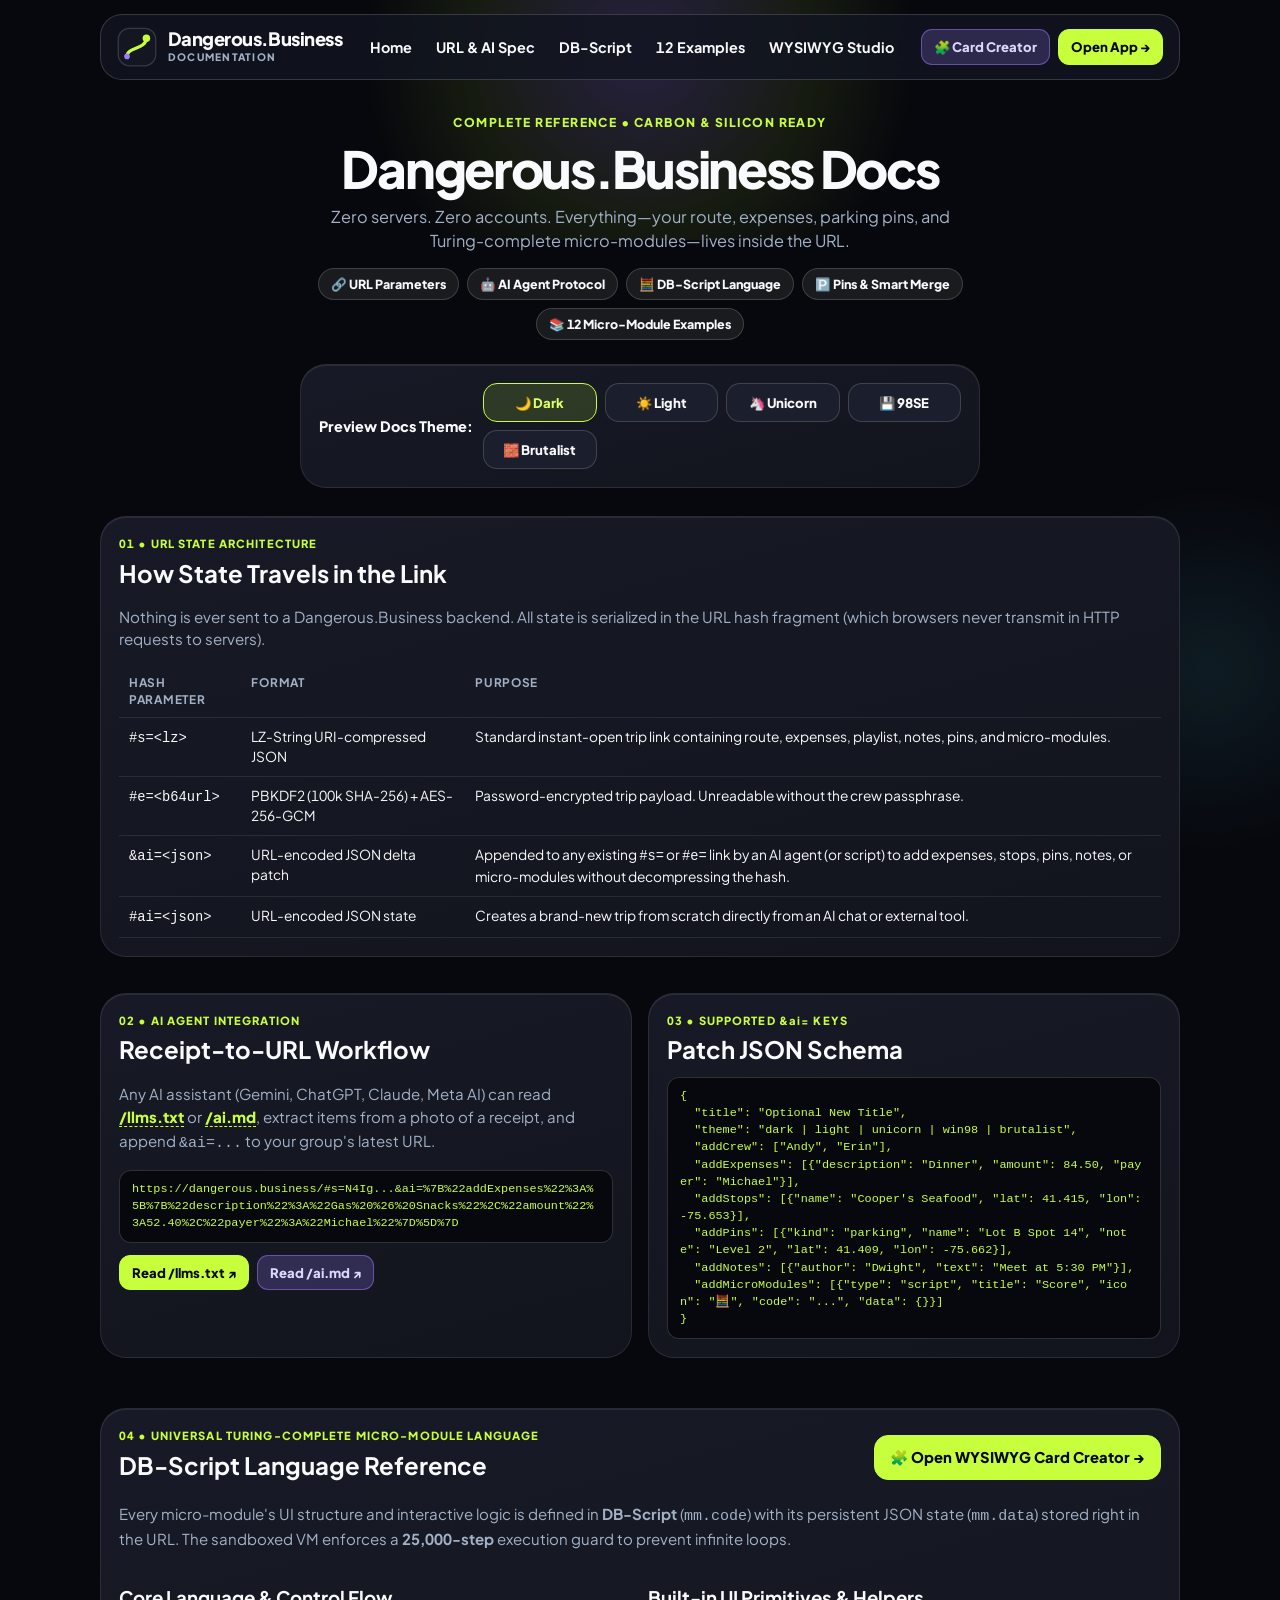
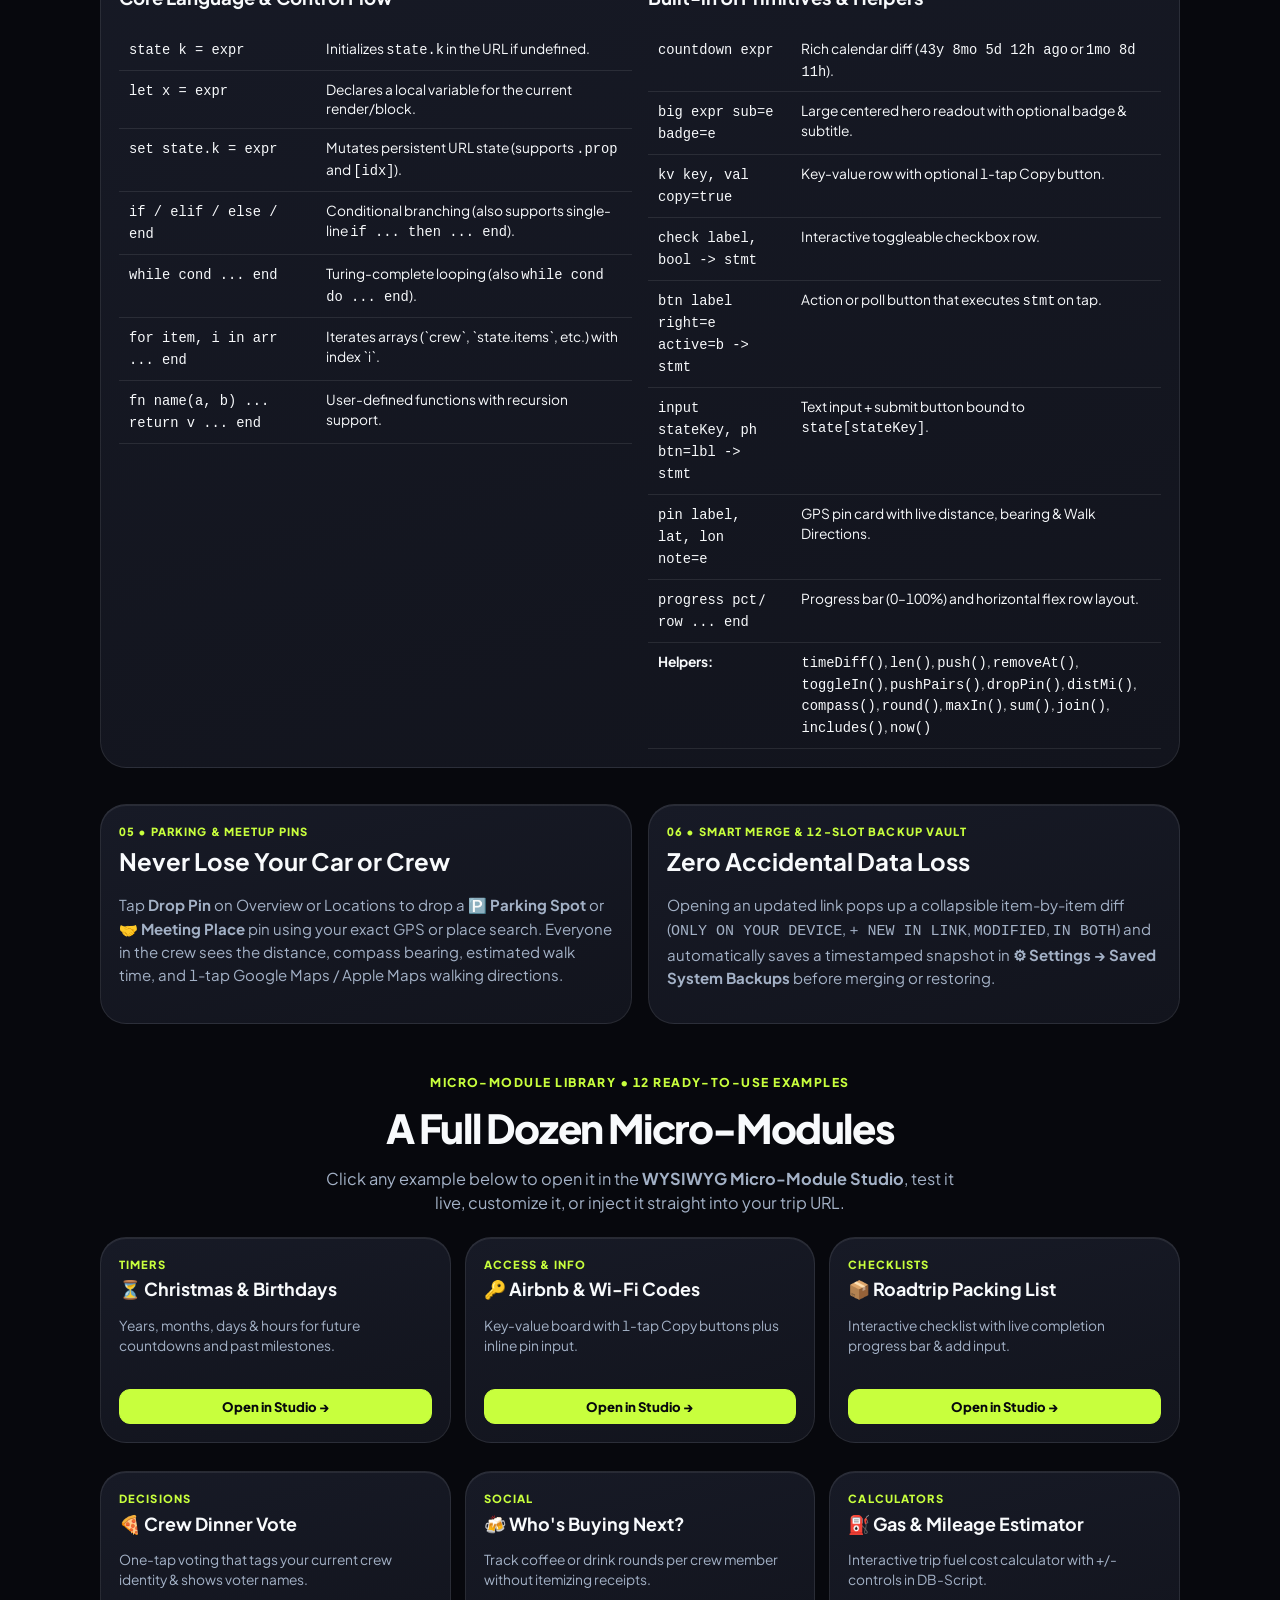
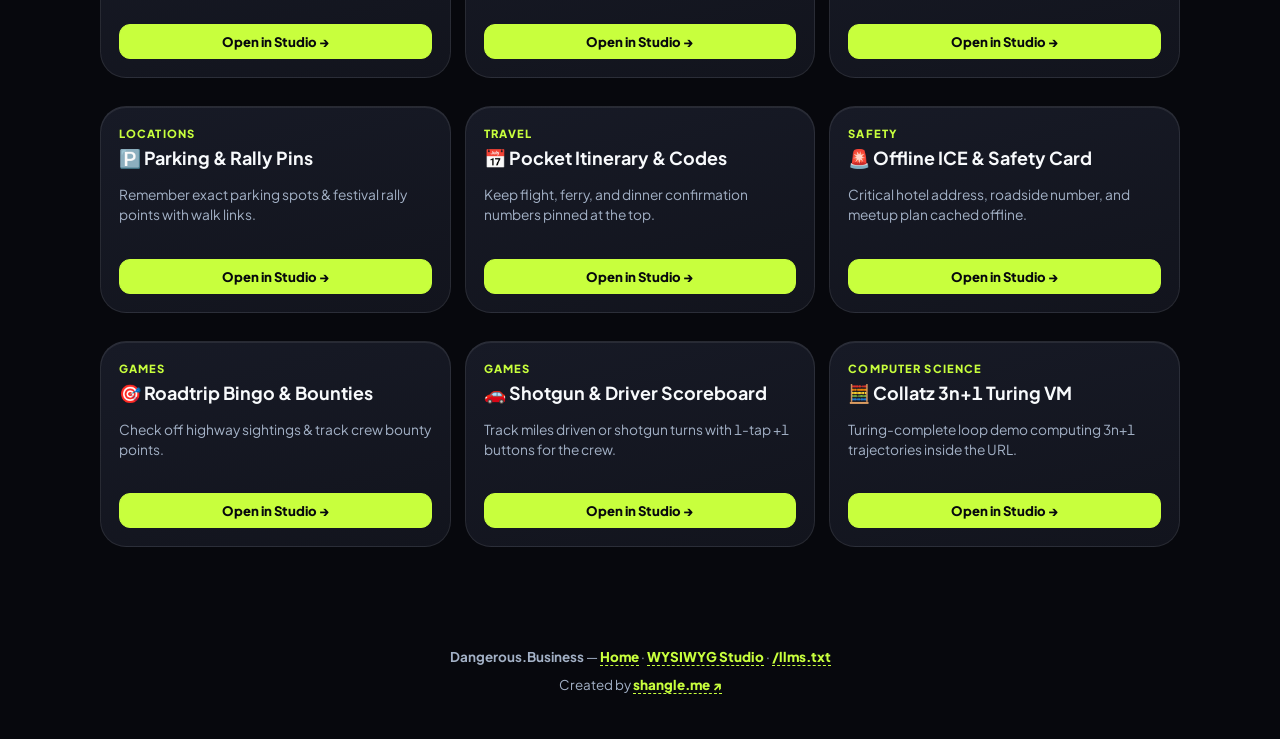
==== docs.html @ 12efae86 "Add standalone docs.html, WYSIWYG studio.html, and 12 micro-module examples" ====
<!DOCTYPE html>
<html lang="en">
<head>
  <meta charset="UTF-8">
  <meta name="viewport" content="width=device-width, initial-scale=1.0, viewport-fit=cover">
  <title>Documentation — Dangerous.Business</title>
  <meta name="description" content="Complete documentation for Dangerous.Business: URL state protocol (#s=, #e=, &ai=), AI Agent integration, Turing-complete DB-Script reference, and 12 micro-module examples.">
  <link rel="icon" type="image/png" href="./icons/icon-192.png">
  <link rel="preconnect" href="https://fonts.googleapis.com">
  <link href="https://fonts.googleapis.com/css2?family=Plus+Jakarta+Sans:wght@400;500;600;700;800&display=swap" rel="stylesheet">
  <link rel="stylesheet" href="./styles.css?v=12">
  <style>
    .docs-grid-2 { display: grid; grid-template-columns: repeat(2, 1fr); gap: 16px; }
    .docs-grid-3 { display: grid; grid-template-columns: repeat(3, 1fr); gap: 14px; }
    @media (max-width: 860px) {
      .docs-grid-2, .docs-grid-3 { grid-template-columns: 1fr; }
    }
    .docs-table { width: 100%; border-collapse: collapse; margin-top: 10px; font-size: 0.86rem; }
    .docs-table th, .docs-table td { text-align: left; padding: 9px 10px; border-bottom: 1px solid var(--border); vertical-align: top; }
    .docs-table th { font-size: 0.74rem; text-transform: uppercase; letter-spacing: 0.06em; color: var(--muted); }
    .example-lib-card { display: flex; flex-direction: column; justify-content: space-between; gap: 10px; }
    .docs-toc { display: flex; flex-wrap: wrap; gap: 8px; justify-content: center; margin-top: 16px; }
  </style>
</head>
<body>
  <div class="ambient-glow"></div>
  <div class="ambient-glow-2"></div>

  <div class="landing-view">
    <header class="landing-nav">
      <a href="./" class="brand-lockup">
        <svg class="brand-mark" viewBox="0 0 64 64" fill="none" aria-hidden="true">
          <rect x="2" y="2" width="60" height="60" rx="18" fill="#141622" stroke="rgba(255,255,255,0.16)" stroke-width="2"/>
          <path d="M16 47 C16 31 46 37 47 18" stroke="#C8FF3D" stroke-width="5" stroke-linecap="round"/>
          <circle cx="16" cy="47" r="4.5" fill="#9D7BFF"/>
          <circle cx="47" cy="18" r="6" fill="#C8FF3D"/>
        </svg>
        <div>
          <div class="brand-name">Dangerous.Business</div>
          <div class="brand-tag">DOCUMENTATION</div>
        </div>
      </a>

      <nav class="landing-links" aria-label="Documentation Navigation">
        <a href="./">Home</a>
        <a href="#url-protocol">URL &amp; AI Spec</a>
        <a href="#db-script">DB-Script</a>
        <a href="#examples-lib">12 Examples</a>
        <a href="./studio.html">WYSIWYG Studio</a>
      </nav>

      <div class="landing-nav-actions">
        <a href="./studio.html" class="btn btn-sm btn-purple">🧩 Card Creator</a>
        <a href="./" class="btn btn-sm btn-lime">Open App →</a>
      </div>
    </header>

    <section class="landing-section" style="padding-top:34px;">
      <div class="section-header" style="margin-bottom:24px;">
        <div class="section-eyebrow">COMPLETE REFERENCE • CARBON &amp; SILICON READY</div>
        <h1 class="landing-h1" style="font-size:clamp(2rem, 5vw, 3.2rem); margin:10px 0;">Dangerous.Business Docs</h1>
        <p class="section-sub">Zero servers. Zero accounts. Everything—your route, expenses, parking pins, and Turing-complete micro-modules—lives inside the URL.</p>

        <div class="docs-toc">
          <a href="#url-protocol" class="subtle-pill-btn" style="text-decoration:none;">🔗 URL Parameters</a>
          <a href="#ai-agent" class="subtle-pill-btn" style="text-decoration:none;">🤖 AI Agent Protocol</a>
          <a href="#db-script" class="subtle-pill-btn" style="text-decoration:none;">🧮 DB-Script Language</a>
          <a href="#pins-merge" class="subtle-pill-btn" style="text-decoration:none;">🅿️ Pins &amp; Smart Merge</a>
          <a href="#examples-lib" class="subtle-pill-btn" style="text-decoration:none;">📚 12 Micro-Module Examples</a>
        </div>
      </div>

      <!-- THEME BAR -->
      <div class="card" style="max-width:680px; margin:0 auto 28px; display:flex; align-items:center; justify-content:space-between; flex-wrap:wrap; gap:10px;">
        <span style="font-weight:800; font-size:0.9rem;">Preview Docs Theme:</span>
        <div class="theme-picker-grid" id="docs-theme-grid" style="flex:1; min-width:260px;">
          <button type="button" class="theme-chip" data-theme="dark">🌙 Dark</button>
          <button type="button" class="theme-chip" data-theme="light">☀️ Light</button>
          <button type="button" class="theme-chip" data-theme="unicorn">🦄 Unicorn</button>
          <button type="button" class="theme-chip" data-theme="win98">💾 98SE</button>
          <button type="button" class="theme-chip" data-theme="brutalist">🧱 Brutalist</button>
        </div>
      </div>

      <!-- 1. URL PROTOCOL -->
      <section id="url-protocol" style="margin-bottom:36px;">
        <div class="card">
          <div class="mod-tag">01 • URL STATE ARCHITECTURE</div>
          <h2 style="margin:4px 0 10px;">How State Travels in the Link</h2>
          <p class="muted" style="font-size:0.95rem;">Nothing is ever sent to a Dangerous.Business backend. All state is serialized in the URL hash fragment (which browsers never transmit in HTTP requests to servers).</p>
          <table class="docs-table">
            <thead>
              <tr><th>Hash Parameter</th><th>Format</th><th>Purpose</th></tr>
            </thead>
            <tbody>
              <tr>
                <td><code>#s=&lt;lz&gt;</code></td>
                <td>LZ-String URI-compressed JSON</td>
                <td>Standard instant-open trip link containing route, expenses, playlist, notes, pins, and micro-modules.</td>
              </tr>
              <tr>
                <td><code>#e=&lt;b64url&gt;</code></td>
                <td>PBKDF2 (100k SHA-256) + AES-256-GCM</td>
                <td>Password-encrypted trip payload. Unreadable without the crew passphrase.</td>
              </tr>
              <tr>
                <td><code>&amp;ai=&lt;json&gt;</code></td>
                <td>URL-encoded JSON delta patch</td>
                <td>Appended to any existing <code>#s=</code> or <code>#e=</code> link by an AI agent (or script) to add expenses, stops, pins, notes, or micro-modules without decompressing the hash.</td>
              </tr>
              <tr>
                <td><code>#ai=&lt;json&gt;</code></td>
                <td>URL-encoded JSON state</td>
                <td>Creates a brand-new trip from scratch directly from an AI chat or external tool.</td>
              </tr>
            </tbody>
          </table>
        </div>
      </section>

      <!-- 2. AI AGENT PROTOCOL -->
      <section id="ai-agent" style="margin-bottom:36px;">
        <div class="docs-grid-2">
          <div class="card">
            <div class="mod-tag">02 • AI AGENT INTEGRATION</div>
            <h2 style="margin:4px 0 10px;">Receipt-to-URL Workflow</h2>
            <p class="muted" style="font-size:0.94rem; line-height:1.55;">
              Any AI assistant (Gemini, ChatGPT, Claude, Meta AI) can read <a href="./llms.txt" target="_blank" class="creator-link">/llms.txt</a> or <a href="./ai.md" target="_blank" class="creator-link">/ai.md</a>, extract items from a photo of a receipt, and append <code>&amp;ai=...</code> to your group's latest URL.
            </p>
            <pre class="code-snippet">https://dangerous.business/#s=N4Ig...&amp;ai=%7B%22addExpenses%22%3A%5B%7B%22description%22%3A%22Gas%20%26%20Snacks%22%2C%22amount%22%3A52.40%2C%22payer%22%3A%22Michael%22%7D%5D%7D</pre>
            <div style="display:flex; gap:8px; flex-wrap:wrap; margin-top:12px;">
              <a href="./llms.txt" target="_blank" class="btn btn-sm btn-lime">Read /llms.txt ↗</a>
              <a href="./ai.md" target="_blank" class="btn btn-sm btn-purple">Read /ai.md ↗</a>
            </div>
          </div>

          <div class="card">
            <div class="mod-tag">03 • SUPPORTED &amp;ai= KEYS</div>
            <h2 style="margin:4px 0 10px;">Patch JSON Schema</h2>
            <pre class="code-snippet">{
  "title": "Optional New Title",
  "theme": "dark | light | unicorn | win98 | brutalist",
  "addCrew": ["Andy", "Erin"],
  "addExpenses": [{"description": "Dinner", "amount": 84.50, "payer": "Michael"}],
  "addStops": [{"name": "Cooper's Seafood", "lat": 41.415, "lon": -75.653}],
  "addPins": [{"kind": "parking", "name": "Lot B Spot 14", "note": "Level 2", "lat": 41.409, "lon": -75.662}],
  "addNotes": [{"author": "Dwight", "text": "Meet at 5:30 PM"}],
  "addMicroModules": [{"type": "script", "title": "Score", "icon": "🧮", "code": "...", "data": {}}]
}</pre>
          </div>
        </div>
      </section>

      <!-- 3. DB-SCRIPT LANGUAGE REFERENCE -->
      <section id="db-script" style="margin-bottom:36px;">
        <div class="card">
          <div style="display:flex; justify-content:space-between; align-items:center; flex-wrap:wrap; gap:10px;">
            <div>
              <div class="mod-tag">04 • UNIVERSAL TURING-COMPLETE MICRO-MODULE LANGUAGE</div>
              <h2 style="margin:4px 0 6px;">DB-Script Language Reference</h2>
            </div>
            <a href="./studio.html" class="btn btn-lime">🧩 Open WYSIWYG Card Creator →</a>
          </div>
          <p class="muted" style="font-size:0.94rem;">
            Every micro-module's UI structure and interactive logic is defined in <strong>DB-Script</strong> (<code>mm.code</code>) with its persistent JSON state (<code>mm.data</code>) stored right in the URL. The sandboxed VM enforces a <strong>25,000-step</strong> execution guard to prevent infinite loops.
          </p>

          <div class="docs-grid-2" style="margin-top:14px;">
            <div>
              <h3>Core Language &amp; Control Flow</h3>
              <table class="docs-table">
                <tbody>
                  <tr><td><code>state k = expr</code></td><td>Initializes <code>state.k</code> in the URL if undefined.</td></tr>
                  <tr><td><code>let x = expr</code></td><td>Declares a local variable for the current render/block.</td></tr>
                  <tr><td><code>set state.k = expr</code></td><td>Mutates persistent URL state (supports <code>.prop</code> and <code>[idx]</code>).</td></tr>
                  <tr><td><code>if / elif / else / end</code></td><td>Conditional branching (also supports single-line <code>if ... then ... end</code>).</td></tr>
                  <tr><td><code>while cond ... end</code></td><td>Turing-complete looping (also <code>while cond do ... end</code>).</td></tr>
                  <tr><td><code>for item, i in arr ... end</code></td><td>Iterates arrays (`crew`, `state.items`, etc.) with index `i`.</td></tr>
                  <tr><td><code>fn name(a, b) ... return v ... end</code></td><td>User-defined functions with recursion support.</td></tr>
                </tbody>
              </table>
            </div>

            <div>
              <h3>Built-in UI Primitives &amp; Helpers</h3>
              <table class="docs-table">
                <tbody>
                  <tr><td><code>countdown expr</code></td><td>Rich calendar diff (<code>43y 8mo 5d 12h ago</code> or <code>1mo 8d 11h</code>).</td></tr>
                  <tr><td><code>big expr sub=e badge=e</code></td><td>Large centered hero readout with optional badge &amp; subtitle.</td></tr>
                  <tr><td><code>kv key, val copy=true</code></td><td>Key-value row with optional 1-tap Copy button.</td></tr>
                  <tr><td><code>check label, bool -&gt; stmt</code></td><td>Interactive toggleable checkbox row.</td></tr>
                  <tr><td><code>btn label right=e active=b -&gt; stmt</code></td><td>Action or poll button that executes <code>stmt</code> on tap.</td></tr>
                  <tr><td><code>input stateKey, ph btn=lbl -&gt; stmt</code></td><td>Text input + submit button bound to <code>state[stateKey]</code>.</td></tr>
                  <tr><td><code>pin label, lat, lon note=e</code></td><td>GPS pin card with live distance, bearing &amp; Walk Directions.</td></tr>
                  <tr><td><code>progress pct</code> / <code>row ... end</code></td><td>Progress bar (0–100%) and horizontal flex row layout.</td></tr>
                  <tr><td><strong>Helpers:</strong></td><td><code>timeDiff()</code>, <code>len()</code>, <code>push()</code>, <code>removeAt()</code>, <code>toggleIn()</code>, <code>pushPairs()</code>, <code>dropPin()</code>, <code>distMi()</code>, <code>compass()</code>, <code>round()</code>, <code>maxIn()</code>, <code>sum()</code>, <code>join()</code>, <code>includes()</code>, <code>now()</code></td></tr>
                </tbody>
              </table>
            </div>
          </div>
        </div>
      </section>

      <!-- 4. PINS, SMART MERGE & BACKUPS -->
      <section id="pins-merge" style="margin-bottom:36px;">
        <div class="docs-grid-2">
          <div class="card">
            <div class="mod-tag">05 • PARKING &amp; MEETUP PINS</div>
            <h2 style="margin:4px 0 10px;">Never Lose Your Car or Crew</h2>
            <p class="muted" style="font-size:0.94rem; line-height:1.55;">
              Tap <strong>Drop Pin</strong> on Overview or Locations to drop a <strong>🅿️ Parking Spot</strong> or <strong>🤝 Meeting Place</strong> pin using your exact GPS or place search. Everyone in the crew sees the distance, compass bearing, estimated walk time, and 1-tap Google Maps / Apple Maps walking directions.
            </p>
          </div>
          <div class="card">
            <div class="mod-tag">06 • SMART MERGE &amp; 12-SLOT BACKUP VAULT</div>
            <h2 style="margin:4px 0 10px;">Zero Accidental Data Loss</h2>
            <p class="muted" style="font-size:0.94rem; line-height:1.55;">
              Opening an updated link pops up a collapsible item-by-item diff (<code>ONLY ON YOUR DEVICE</code>, <code>+ NEW IN LINK</code>, <code>MODIFIED</code>, <code>IN BOTH</code>) and automatically saves a timestamped snapshot in <strong>⚙ Settings → Saved System Backups</strong> before merging or restoring.
            </p>
          </div>
        </div>
      </section>

      <!-- 5. 12-EXAMPLE LIBRARY -->
      <section id="examples-lib" style="margin-bottom:36px;">
        <div class="section-header" style="margin-bottom:22px;">
          <div class="section-eyebrow">MICRO-MODULE LIBRARY • 12 READY-TO-USE EXAMPLES</div>
          <h2 class="section-title">A Full Dozen Micro-Modules</h2>
          <p class="section-sub">Click any example below to open it in the <strong>WYSIWYG Micro-Module Studio</strong>, test it live, customize it, or inject it straight into your trip URL.</p>
        </div>
        <div class="docs-grid-3" id="docs-examples-grid"></div>
      </section>
    </section>

    <footer class="landing-footer">
      <div><strong>Dangerous.Business</strong> — <a href="./" class="creator-link">Home</a> · <a href="./studio.html" class="creator-link">WYSIWYG Studio</a> · <a href="./llms.txt" target="_blank" class="creator-link">/llms.txt</a></div>
      <div style="margin-top:8px;">Created by <a href="https://shangle.me" target="_blank" rel="noopener" class="creator-link">shangle.me ↗</a></div>
    </footer>
  </div>

  <script src="./db-script.js?v=12"></script>
  <script>
    (() => {
      const savedTheme = localStorage.getItem('db_theme') || 'dark';
      function applyDocsTheme(th) {
        if (th === 'dark') document.documentElement.removeAttribute('data-theme');
        else document.documentElement.setAttribute('data-theme', th);
        try { localStorage.setItem('db_theme', th); } catch {}
        document.querySelectorAll('#docs-theme-grid .theme-chip').forEach((b) => {
          b.classList.toggle('active', b.dataset.theme === th);
        });
      }
      applyDocsTheme(savedTheme);
      document.querySelectorAll('#docs-theme-grid .theme-chip').forEach((b) => {
        b.addEventListener('click', () => applyDocsTheme(b.dataset.theme));
      });

      const grid = document.getElementById('docs-examples-grid');
      if (grid && window.DBScript?.EXAMPLES) {
        window.DBScript.EXAMPLES.forEach((ex) => {
          const card = document.createElement('div');
          card.className = 'card example-lib-card';
          card.innerHTML = `
            <div>
              <div class="mod-tag">${window.DBScript.esc(ex.category.toUpperCase())}</div>
              <h3 style="margin:4px 0 6px; font-size:1.12rem;">${window.DBScript.esc(ex.icon)} ${window.DBScript.esc(ex.title)}</h3>
              <p class="muted" style="font-size:0.86rem;">${window.DBScript.esc(ex.summary)}</p>
            </div>
            <div style="display:flex; gap:8px; margin-top:10px;">
              <a href="./studio.html?example=${encodeURIComponent(ex.id)}" class="btn btn-sm btn-lime btn-full">Open in Studio →</a>
            </div>`;
          grid.appendChild(card);
        });
      }
    })();
  </script>
</body>
</html>
---- styles.css ----
:root {
  --bg: #07080D;
  --card: #141620;
  --card-soft: #1B1E2C;
  --border: rgba(255, 255, 255, 0.09);
  --border-hi: rgba(255, 255, 255, 0.16);
  --text: #F8FAFC;
  --muted: #A3B1C6;
  --lime: #C8FF3D;
  --on-lime: #07080D;
  --accent-ink: #C8FF3D;
  --badge-bg: rgba(200, 255, 61, 0.14);
  --badge-text: #D9FF66;
  --badge-border: rgba(200, 255, 61, 0.42);
  --purple: #9D7BFF;
  --purple-ink: #DDD6FE;
  --purple-soft: rgba(157, 123, 255, 0.22);
  --purple-border: rgba(157, 123, 255, 0.5);
  --sky: #56CCF2;
  --sky-ink: #7DD3FC;
  --sky-bg: rgba(86, 204, 242, 0.16);
  --sky-border: rgba(86, 204, 242, 0.45);
  --coral: #FB7185;
  --danger-text: #FDA4AF;
  --danger-bg: rgba(251, 113, 133, 0.18);
  --danger-border: rgba(251, 113, 133, 0.45);
  --warn-text: #FDE68A;
  --warn-bg: rgba(251, 191, 36, 0.16);
  --warn-border: rgba(251, 191, 36, 0.48);
  --surface-pill: rgba(255, 255, 255, 0.08);
  --code-bg: #07080D;
  --code-ink: #C8FF3D;
  --radius: 26px;
}

* { box-sizing: border-box; -webkit-tap-highlight-color: transparent; }

html { scroll-behavior: smooth; }

body {
  margin: 0;
  font-family: 'Plus Jakarta Sans', -apple-system, BlinkMacSystemFont, sans-serif;
  background: var(--bg);
  color: var(--text);
  line-height: 1.45;
  font-variant-numeric: tabular-nums;
  -webkit-font-smoothing: antialiased;
  overflow-x: hidden;
}

.ambient-glow {
  position: fixed;
  top: -140px;
  left: 50%;
  transform: translateX(-50%);
  width: 680px;
  height: 380px;
  background: radial-gradient(circle, rgba(157, 123, 255, 0.22) 0%, rgba(200, 255, 61, 0.08) 45%, transparent 72%);
  pointer-events: none;
  z-index: 0;
}

.ambient-glow-2 {
  position: fixed;
  bottom: 40px;
  right: -120px;
  width: 380px;
  height: 380px;
  background: radial-gradient(circle, rgba(86, 204, 242, 0.1) 0%, transparent 70%);
  pointer-events: none;
  z-index: 0;
}

.lime-text { color: var(--accent-ink); }

/* =========================================================
   LANDING PAGE (COMPLETE PRODUCT MARKETING SITE)
   ========================================================= */
.landing-view {
  position: relative;
  z-index: 1;
  max-width: 1120px;
  margin: 0 auto;
  padding: calc(14px + env(safe-area-inset-top)) 20px 64px;
}

.landing-nav {
  display: flex;
  align-items: center;
  justify-content: space-between;
  gap: 14px;
  padding: 12px 16px;
  border-radius: 22px;
  background: rgba(18, 21, 32, 0.82);
  backdrop-filter: blur(18px);
  -webkit-backdrop-filter: blur(18px);
  border: 1px solid var(--border-hi);
  position: sticky;
  top: 12px;
  z-index: 30;
}

.brand-lockup {
  display: flex;
  align-items: center;
  gap: 11px;
  text-decoration: none;
  color: var(--text);
}

.brand-mark {
  width: 40px;
  height: 40px;
  flex-shrink: 0;
}

.brand-name {
  font-size: 1.15rem;
  font-weight: 800;
  letter-spacing: -0.03em;
  line-height: 1.1;
}

.brand-tag {
  font-size: 0.64rem;
  font-weight: 800;
  letter-spacing: 0.12em;
  color: var(--muted);
}

.landing-links {
  display: flex;
  align-items: center;
  gap: 24px;
}

.landing-links a {
  color: var(--text);
  text-decoration: none;
  font-size: 0.9rem;
  font-weight: 700;
  transition: color 0.15s;
}

.landing-links a:hover { color: var(--accent-ink); }

.landing-nav-actions {
  display: flex;
  align-items: center;
  gap: 8px;
}

@media (max-width: 780px) {
  .landing-links { display: none; }
}

.landing-hero {
  display: grid;
  grid-template-columns: 1.15fr 0.85fr;
  gap: 42px;
  align-items: center;
  padding: 54px 0 42px;
}

@media (max-width: 920px) {
  .landing-hero {
    grid-template-columns: 1fr;
    padding: 32px 0 28px;
    gap: 32px;
  }
}

.eyebrow-pill {
  display: inline-flex;
  align-items: center;
  gap: 8px;
  padding: 6px 14px;
  border-radius: 999px;
  background: var(--badge-bg);
  border: 1px solid var(--badge-border);
  color: var(--badge-text);
  font-size: 0.75rem;
  font-weight: 800;
  letter-spacing: 0.08em;
}

.pulse-dot {
  width: 8px;
  height: 8px;
  border-radius: 50%;
  background: var(--accent-ink);
  box-shadow: 0 0 10px var(--accent-ink);
}

.landing-h1 {
  font-size: clamp(2.4rem, 6vw, 4.1rem);
  font-weight: 800;
  letter-spacing: -0.045em;
  line-height: 1.04;
  margin: 18px 0 16px;
}

.grad-headline {
  background: linear-gradient(95deg, #C8FF3D 0%, #56CCF2 52%, #B9A6FF 100%);
  -webkit-background-clip: text;
  -webkit-text-fill-color: transparent;
}

.landing-lead {
  font-size: clamp(1.05rem, 2.2vw, 1.22rem);
  color: var(--muted);
  line-height: 1.55;
  margin: 0 0 26px;
  max-width: 620px;
}

.landing-cta-row {
  display: flex;
  flex-wrap: wrap;
  gap: 12px;
  align-items: center;
}

.btn-xl {
  padding: 16px 24px !important;
  font-size: 1.05rem !important;
  border-radius: 18px !important;
}

.btn-lg {
  padding: 13px 20px !important;
  font-size: 0.98rem !important;
  border-radius: 16px !important;
}

.resume-banner {
  margin-top: 18px;
  padding: 12px 16px;
  border-radius: 18px;
  background: var(--purple-soft);
  border: 1px solid var(--purple-border);
  display: inline-flex;
  align-items: center;
  gap: 16px;
}

.resume-kicker {
  display: block;
  font-size: 0.65rem;
  font-weight: 800;
  letter-spacing: 0.1em;
  color: var(--purple-ink);
}

.trust-strip {
  display: grid;
  grid-template-columns: repeat(3, 1fr);
  gap: 14px;
  margin-top: 32px;
  padding-top: 22px;
  border-top: 1px solid var(--border);
}

.trust-item strong {
  display: block;
  font-size: 0.95rem;
  font-weight: 800;
  color: var(--text);
}

.trust-item span {
  font-size: 0.8rem;
  color: var(--muted);
}

/* Hero Device Preview */
.preview-phone {
  background: linear-gradient(160deg, #181B28 0%, #0E1018 100%);
  border: 1.5px solid rgba(255, 255, 255, 0.15);
  border-radius: 32px;
  padding: 18px;
  box-shadow: 0 28px 65px rgba(0, 0, 0, 0.65), inset 0 1px 0 rgba(255, 255, 255, 0.16);
  color: #F8FAFC;
}

.preview-url-bar {
  display: flex;
  align-items: center;
  gap: 8px;
  background: #07080D;
  border: 1px solid rgba(200, 255, 61, 0.35);
  border-radius: 14px;
  padding: 9px 12px;
  margin-bottom: 14px;
  font-size: 0.78rem;
}

.lock-tag {
  background: rgba(200, 255, 61, 0.16);
  color: #C8FF3D;
  font-weight: 800;
  padding: 3px 8px;
  border-radius: 8px;
  font-size: 0.7rem;
  flex-shrink: 0;
}

.url-text {
  color: #CBD5E1;
  font-family: ui-monospace, SFMono-Regular, Consolas, monospace;
  overflow: hidden;
  text-overflow: ellipsis;
  white-space: nowrap;
  flex: 1;
}

.url-share-Chip {
  background: #C8FF3D;
  color: #07080D;
  font-weight: 800;
  padding: 3px 9px;
  border-radius: 8px;
  font-size: 0.72rem;
}

.preview-hero-card {
  background: linear-gradient(145deg, #1E2235, #141622);
  border: 1px solid rgba(255, 255, 255, 0.12);
  border-radius: 22px;
  padding: 16px;
}

.preview-big-stat {
  font-size: 2.3rem;
  font-weight: 800;
  letter-spacing: -0.04em;
  color: #fff;
  margin: 6px 0 10px;
}

.preview-big-stat .unit {
  font-size: 1rem;
  color: #A3B1C6;
}

.preview-where {
  background: rgba(255, 255, 255, 0.05);
  border-radius: 14px;
  padding: 10px 12px;
}

.preview-mini-grid {
  display: grid;
  grid-template-columns: 1fr 1fr;
  gap: 10px;
  margin-top: 10px;
}

.preview-mini-card {
  background: #141722;
  border: 1px solid rgba(255, 255, 255, 0.1);
  border-radius: 18px;
  padding: 13px;
}

.preview-share-cta {
  margin-top: 12px;
  background: #C8FF3D;
  color: #07080D;
  border-radius: 16px;
  padding: 13px 16px;
  font-weight: 800;
  font-size: 0.98rem;
  display: flex;
  justify-content: space-between;
  align-items: center;
}

.preview-badge {
  background: #07080D;
  color: #C8FF3D;
  padding: 2px 9px;
  border-radius: 999px;
  font-size: 0.75rem;
}

/* Landing Sections */
.landing-section {
  padding: 52px 0 16px;
}

.section-header {
  text-align: center;
  max-width: 660px;
  margin: 0 auto 32px;
}

.section-eyebrow {
  font-size: 0.76rem;
  font-weight: 800;
  letter-spacing: 0.12em;
  color: var(--accent-ink);
  text-transform: uppercase;
}

.section-title {
  font-size: clamp(1.75rem, 4vw, 2.5rem);
  font-weight: 800;
  letter-spacing: -0.035em;
  margin: 8px 0 10px;
}

.section-sub {
  color: var(--muted);
  font-size: 1.02rem;
  margin: 0;
}

.steps-grid,
.usecases-grid {
  display: grid;
  grid-template-columns: repeat(3, 1fr);
  gap: 18px;
}

.modules-showcase-grid {
  display: grid;
  grid-template-columns: repeat(2, 1fr);
  gap: 18px;
}

@media (max-width: 820px) {
  .steps-grid,
  .usecases-grid,
  .modules-showcase-grid {
    grid-template-columns: 1fr;
  }
}

.step-card,
.mod-card,
.uc-card {
  background: linear-gradient(165deg, #171A27 0%, #11131C 100%);
  border: 1px solid var(--border-hi);
  border-radius: 26px;
  padding: 24px;
  box-shadow: inset 0 1px 0 rgba(255, 255, 255, 0.08);
}

.step-num {
  width: 38px;
  height: 38px;
  border-radius: 12px;
  background: var(--lime);
  color: var(--on-lime);
  font-weight: 800;
  font-size: 1.1rem;
  display: grid;
  place-items: center;
  margin-bottom: 14px;
}

.step-card h3,
.mod-card h3,
.uc-card h3 {
  font-size: 1.25rem;
  font-weight: 800;
  margin: 0 0 8px;
  letter-spacing: -0.02em;
}

.step-card p,
.mod-card p,
.uc-card p {
  color: var(--muted);
  font-size: 0.95rem;
  line-height: 1.5;
  margin: 0;
}

.mod-icon {
  width: 48px;
  height: 48px;
  border-radius: 16px;
  display: grid;
  place-items: center;
  font-size: 1.45rem;
  margin-bottom: 12px;
}

.mod-icon.lime { background: var(--badge-bg); }
.mod-icon.purple { background: var(--purple-soft); }
.mod-icon.sky { background: var(--sky-bg); }
.mod-icon.coral { background: var(--danger-bg); }

.mod-tag {
  font-size: 0.7rem;
  font-weight: 800;
  letter-spacing: 0.1em;
  color: var(--accent-ink);
  margin-bottom: 4px;
}

.uc-emoji {
  font-size: 2rem;
  margin-bottom: 10px;
}

.landing-bottom-cta {
  margin-top: 52px;
  padding: 42px 24px;
  border-radius: 32px;
  text-align: center;
  background: linear-gradient(145deg, rgba(157, 123, 255, 0.18) 0%, rgba(200, 255, 61, 0.12) 100%);
  border: 1px solid var(--badge-border);
}

.landing-bottom-cta h2 {
  font-size: clamp(1.9rem, 4vw, 2.6rem);
  font-weight: 800;
  margin: 0 0 8px;
}

.landing-bottom-cta p {
  color: var(--muted);
  font-size: 1.05rem;
  margin: 0 0 22px;
}

.landing-footer {
  text-align: center;
  padding: 34px 0 10px;
  color: var(--muted);
  font-size: 0.84rem;
}

.creator-link {
  color: var(--accent-ink);
  font-weight: 800;
  text-decoration: none;
  border-bottom: 1px dashed var(--accent-ink);
}

.creator-link:hover {
  border-bottom-style: solid;
}

.merge-warn-badge {
  display: inline-flex;
  align-items: center;
  gap: 6px;
  padding: 5px 12px;
  border-radius: 999px;
  background: var(--warn-bg);
  border: 1px solid var(--warn-border);
  color: var(--warn-text);
  font-size: 0.74rem;
  font-weight: 800;
  letter-spacing: 0.08em;
}

.merge-diff-box {
  background: var(--card-soft);
  border: 1px solid var(--border-hi);
  border-radius: 18px;
  padding: 14px;
  display: flex;
  flex-direction: column;
  gap: 10px;
}

.merge-diff-row {
  display: flex;
  justify-content: space-between;
  align-items: center;
  gap: 10px;
  font-size: 0.88rem;
  padding-bottom: 8px;
  border-bottom: 1px solid var(--border);
}

.merge-diff-row:last-child {
  border-bottom: none;
  padding-bottom: 0;
}

/* =========================================================
   NEW TRIP WIZARD & UNLOCK MODAL
   ========================================================= */
.modal-overlay {
  position: fixed;
  inset: 0;
  background: rgba(4, 5, 10, 0.84);
  backdrop-filter: blur(12px);
  -webkit-backdrop-filter: blur(12px);
  z-index: 95;
  display: flex;
  align-items: center;
  justify-content: center;
  padding: 16px;
  overflow-y: auto;
}

.wizard-card {
  width: 100%;
  max-width: 540px;
  background: var(--card);
  border: 1px solid var(--border-hi);
  border-radius: 30px;
  padding: 24px;
  box-shadow: 0 28px 70px rgba(0, 0, 0, 0.75);
  max-height: 92vh;
  overflow-y: auto;
  color: var(--text);
}

.wizard-top {
  display: flex;
  align-items: flex-start;
  justify-content: space-between;
  gap: 12px;
}

.wizard-title {
  margin: 4px 0 0;
  font-size: 1.45rem;
  font-weight: 800;
  letter-spacing: -0.03em;
}

.wizard-progress {
  height: 6px;
  background: var(--surface-pill);
  border-radius: 999px;
  overflow: hidden;
  margin: 14px 0 20px;
}

.wizard-progress-bar {
  height: 100%;
  background: linear-gradient(90deg, var(--purple), var(--lime));
  transition: width 0.25s ease;
}

.field-label {
  display: block;
  font-size: 0.85rem;
  font-weight: 800;
  color: var(--text);
  margin-bottom: 6px;
}

.preset-chips {
  display: flex;
  flex-wrap: wrap;
  gap: 6px;
}

.crew-chip-list {
  display: flex;
  flex-wrap: wrap;
  gap: 8px;
  margin-top: 12px;
}

.crew-chip {
  display: inline-flex;
  align-items: center;
  gap: 7px;
  padding: 7px 12px;
  border-radius: 999px;
  background: var(--card-soft);
  border: 1px solid var(--border-hi);
  font-weight: 800;
  font-size: 0.9rem;
}

.crew-chip button {
  background: transparent;
  border: none;
  color: var(--muted);
  cursor: pointer;
  font-weight: 800;
  padding: 0 2px;
}

.wiz-module-grid {
  display: flex;
  flex-direction: column;
  gap: 10px;
}

.wiz-mod-toggle {
  width: 100%;
  display: flex;
  align-items: center;
  gap: 13px;
  padding: 14px;
  border-radius: 20px;
  background: var(--card-soft);
  border: 1.5px solid var(--border);
  color: var(--text);
  font-family: inherit;
  text-align: left;
  cursor: pointer;
  transition: all 0.16s;
}

.wiz-mod-toggle.active {
  border-color: var(--accent-ink);
  background: var(--badge-bg);
}

.wiz-mod-ico {
  width: 44px;
  height: 44px;
  border-radius: 14px;
  background: var(--surface-pill);
  display: grid;
  place-items: center;
  font-size: 1.35rem;
  flex-shrink: 0;
}

.wiz-mod-body { flex: 1; min-width: 0; }
.wiz-mod-name { font-size: 1.02rem; font-weight: 800; }
.wiz-mod-desc { font-size: 0.82rem; color: var(--muted); margin-top: 2px; }

.wiz-mod-check {
  width: 26px;
  height: 26px;
  border-radius: 50%;
  border: 2px solid var(--border-hi);
  display: grid;
  place-items: center;
  font-size: 0.82rem;
  font-weight: 900;
  color: transparent;
  flex-shrink: 0;
}

.wiz-mod-toggle.active .wiz-mod-check {
  background: var(--lime);
  border-color: var(--lime);
  color: var(--on-lime);
}

.wiz-cfg-block {
  padding-bottom: 14px;
  margin-bottom: 14px;
  border-bottom: 1px solid var(--border);
}

.wiz-cfg-block:last-child { border-bottom: none; margin-bottom: 0; }

.selected-pill {
  margin-top: 8px;
  padding: 8px 12px;
  border-radius: 12px;
  background: var(--badge-bg);
  border: 1px solid var(--badge-border);
  color: var(--badge-text);
  font-size: 0.86rem;
  font-weight: 800;
}

.security-choice-grid {
  display: flex;
  flex-direction: column;
  gap: 10px;
}

.sec-choice {
  width: 100%;
  padding: 15px;
  border-radius: 20px;
  background: var(--card-soft);
  border: 1.5px solid var(--border);
  color: var(--text);
  font-family: inherit;
  text-align: left;
  cursor: pointer;
}

.sec-choice.active {
  border-color: var(--accent-ink);
  background: var(--badge-bg);
}

.sec-choice-head {
  display: flex;
  align-items: center;
  gap: 9px;
  font-size: 1.02rem;
}

.password-setup-box {
  margin-top: 14px;
  padding: 14px;
  border-radius: 18px;
  background: var(--purple-soft);
  border: 1px solid var(--purple-border);
}

.wizard-footer {
  display: flex;
  align-items: center;
  justify-content: space-between;
  gap: 10px;
  margin-top: 22px;
  padding-top: 16px;
  border-top: 1px solid var(--border);
}

.unlock-lock-orb {
  width: 64px;
  height: 64px;
  border-radius: 22px;
  background: var(--badge-bg);
  border: 1px solid var(--badge-border);
  display: grid;
  place-items: center;
  font-size: 1.8rem;
  margin: 0 auto 12px;
}

.error-banner {
  margin-top: 10px;
  padding: 9px 12px;
  border-radius: 12px;
  background: var(--danger-bg);
  border: 1px solid var(--danger-border);
  color: var(--danger-text);
  font-size: 0.85rem;
  font-weight: 700;
}

/* =========================================================
   APP SHELL & "SHARE THE UPDATE" HERO BAR
   ========================================================= */
.app-shell {
  position: relative;
  z-index: 1;
  max-width: 540px;
  margin: 0 auto;
  padding: calc(14px + env(safe-area-inset-top)) 16px calc(108px + env(safe-area-inset-bottom));
}

.topbar {
  display: flex;
  align-items: center;
  justify-content: space-between;
  gap: 10px;
  padding: 4px 2px 12px;
}

.topbar-actions {
  display: flex;
  align-items: center;
  gap: 6px;
}

.who-btn {
  display: inline-flex;
  align-items: center;
  gap: 11px;
  background: transparent;
  border: none;
  padding: 0;
  color: var(--text);
  cursor: pointer;
  font-family: inherit;
  text-align: left;
}

.avatar-circle {
  width: 44px;
  height: 44px;
  border-radius: 50%;
  background: linear-gradient(135deg, var(--lime), var(--purple));
  color: var(--on-lime);
  font-weight: 800;
  font-size: 1.12rem;
  display: grid;
  place-items: center;
  flex-shrink: 0;
  box-shadow: 0 4px 14px rgba(0, 0, 0, 0.35), inset 0 1px 2px rgba(255, 255, 255, 0.45);
}

.avatar-tim { background: linear-gradient(135deg, #C8FF3D, #4ADE80); color: #07080D; }
.avatar-chris { background: linear-gradient(135deg, #56CCF2, #6366F1); color: #07080D; }
.avatar-jessica { background: linear-gradient(135deg, #FB7185, #FBBF24); color: #07080D; }
.avatar-nancy { background: linear-gradient(135deg, #B9A6FF, #EC4899); color: #07080D; }

.who-kicker {
  font-size: 0.76rem;
  color: var(--muted);
  font-weight: 700;
  display: flex;
  align-items: center;
  gap: 4px;
}

.lock-mini { font-size: 0.72rem; }

.who-name {
  font-size: 1.18rem;
  font-weight: 800;
  letter-spacing: -0.02em;
  display: flex;
  align-items: center;
  gap: 5px;
}

.who-caret { font-size: 0.85rem; color: var(--muted); }

/* Prominent Share the Update Bar */
.share-update-bar {
  display: flex;
  align-items: center;
  justify-content: space-between;
  gap: 12px;
  padding: 13px 15px;
  margin-bottom: 14px;
  border-radius: 22px;
  background: var(--card);
  border: 1.5px solid var(--border-hi);
  transition: all 0.2s ease;
}

.share-update-bar.dirty {
  background: var(--badge-bg);
  border-color: var(--badge-border);
  box-shadow: 0 10px 28px rgba(0, 0, 0, 0.14);
}

.share-bar-left { flex: 1; min-width: 0; }

.share-bar-title {
  display: flex;
  align-items: center;
  gap: 7px;
  font-size: 0.94rem;
  font-weight: 800;
  color: var(--text);
}

.share-status-dot {
  width: 9px;
  height: 9px;
  border-radius: 50%;
  background: var(--muted);
  flex-shrink: 0;
}

.share-update-bar.dirty .share-status-dot {
  background: var(--accent-ink);
  box-shadow: 0 0 10px var(--accent-ink);
  animation: radar 1.4s infinite;
}

.share-bar-sub {
  font-size: 0.76rem;
  color: var(--muted);
  margin-top: 2px;
  white-space: nowrap;
  overflow: hidden;
  text-overflow: ellipsis;
}

.share-now-btn {
  flex-shrink: 0;
  padding: 11px 15px !important;
  border-radius: 15px !important;
  font-size: 0.9rem !important;
}

.share-trigger-btn {
  margin-top: 6px;
  margin-bottom: 12px;
}

@keyframes radar {
  0%, 100% { transform: scale(1); opacity: 1; }
  50% { transform: scale(1.35); opacity: 0.65; }
}

/* =========================================================
   WELCOME SPLASH (CREW PICKER)
   ========================================================= */
.welcome-splash {
  position: fixed;
  inset: 0;
  z-index: 90;
  background: var(--bg);
  color: var(--text);
  overflow-y: auto;
  padding: calc(22px + env(safe-area-inset-top)) 18px calc(28px + env(safe-area-inset-bottom));
}

.welcome-aurora {
  position: fixed;
  border-radius: 50%;
  filter: blur(55px);
  pointer-events: none;
  z-index: 0;
}

.welcome-aurora-a {
  top: -90px;
  left: -60px;
  width: 320px;
  height: 320px;
  background: rgba(157, 123, 255, 0.34);
}

.welcome-aurora-b {
  bottom: -60px;
  right: -80px;
  width: 300px;
  height: 300px;
  background: rgba(200, 255, 61, 0.22);
}

.welcome-grid-bg {
  position: fixed;
  inset: 0;
  background-image: radial-gradient(var(--border-hi) 1px, transparent 1px);
  background-size: 24px 24px;
  pointer-events: none;
  z-index: 0;
}

.welcome-inner {
  position: relative;
  z-index: 1;
  max-width: 460px;
  min-height: 100%;
  margin: 0 auto;
  display: flex;
  flex-direction: column;
  justify-content: center;
  gap: 20px;
}

.welcome-header { text-align: center; }

.welcome-emblem {
  width: 68px;
  height: 68px;
  margin: 0 auto 12px;
}

.welcome-trip-pill {
  display: inline-block;
  padding: 5px 13px;
  border-radius: 999px;
  background: var(--badge-bg);
  border: 1px solid var(--badge-border);
  color: var(--badge-text);
  font-size: 0.74rem;
  font-weight: 800;
  letter-spacing: 0.1em;
  text-transform: uppercase;
}

.welcome-title {
  margin: 10px 0 6px;
  font-size: clamp(2.1rem, 8.5vw, 2.75rem);
  font-weight: 800;
  letter-spacing: -0.04em;
  line-height: 1.05;
}

.welcome-sub {
  margin: 0;
  color: var(--muted);
  font-size: 1rem;
  font-weight: 600;
}

.welcome-picker-label {
  font-size: 0.86rem;
  font-weight: 800;
  text-transform: uppercase;
  letter-spacing: 0.08em;
  color: var(--text);
  margin-bottom: 10px;
  text-align: center;
}

.welcome-crew-grid {
  display: grid;
  grid-template-columns: repeat(2, 1fr);
  gap: 10px;
}

.welcome-crew-btn {
  display: flex;
  align-items: center;
  gap: 12px;
  padding: 14px;
  border-radius: 20px;
  background: var(--card);
  border: 1.5px solid var(--border-hi);
  color: var(--text);
  font-family: inherit;
  font-size: 1.12rem;
  font-weight: 800;
  cursor: pointer;
}

.welcome-crew-btn.active {
  border-color: var(--accent-ink);
  background: var(--badge-bg);
}

.welcome-check {
  margin-left: auto;
  width: 22px;
  height: 22px;
  border-radius: 50%;
  background: var(--lime);
  color: var(--on-lime);
  font-size: 0.78rem;
  font-weight: 900;
  display: grid;
  place-items: center;
  opacity: 0;
}

.welcome-crew-btn.active .welcome-check { opacity: 1; }

.welcome-cta {
  width: 100%;
  padding: 17px 20px;
  border-radius: 22px;
  border: none;
  background: var(--lime);
  color: var(--on-lime);
  font-family: inherit;
  font-size: 1.1rem;
  font-weight: 800;
  cursor: pointer;
}

.welcome-cta:disabled {
  background: var(--surface-pill);
  color: var(--muted);
  cursor: default;
}

/* =========================================================
   HERO CARD, QUICK ACTIONS & MODULE CARDS
   ========================================================= */
.hero-card {
  background: linear-gradient(148deg, #1B1F2E 0%, #12141E 54%, #181629 100%);
  border: 1px solid var(--border-hi);
  border-radius: 30px;
  padding: 20px;
  margin-bottom: 16px;
  box-shadow: inset 0 1px 0 rgba(255, 255, 255, 0.14), 0 22px 46px rgba(0, 0, 0, 0.52);
}

.hero-top {
  display: flex;
  align-items: center;
  justify-content: space-between;
  gap: 8px;
}

.dest-eyebrow {
  font-size: 0.8rem;
  font-weight: 800;
  letter-spacing: 0.08em;
  text-transform: uppercase;
  color: var(--muted);
}

.subtle-pill-btn {
  border: 1.5px solid var(--border-hi);
  background: var(--surface-pill);
  color: var(--text);
  font-size: 0.78rem;
  font-weight: 800;
  padding: 6px 12px;
  border-radius: 999px;
  cursor: pointer;
  font-family: inherit;
}

.subtle-pill-btn.lime-border {
  border-color: var(--badge-border);
  background: var(--badge-bg);
  color: var(--badge-text);
}

.hero-time-row {
  display: flex;
  align-items: baseline;
  justify-content: space-between;
  flex-wrap: wrap;
  gap: 8px;
  margin-top: 8px;
}

.hero-time {
  font-size: clamp(2.5rem, 10.5vw, 3.2rem);
  font-weight: 800;
  letter-spacing: -0.045em;
  line-height: 1.02;
  color: var(--text);
}

.hero-time span.unit {
  font-size: 1.12rem;
  font-weight: 700;
  color: var(--muted);
  margin-left: 5px;
}

.eta-badge {
  background: var(--badge-bg);
  color: var(--badge-text);
  border: 1.5px solid var(--badge-border);
  padding: 6px 13px;
  border-radius: 999px;
  font-size: 0.86rem;
  font-weight: 800;
}

.where-box {
  margin-top: 15px;
  background: var(--card-soft);
  border: 1px solid var(--border-hi);
  border-radius: 20px;
  padding: 14px 15px;
}

.where-label {
  font-size: 0.76rem;
  font-weight: 800;
  text-transform: uppercase;
  letter-spacing: 0.09em;
  color: var(--purple-ink);
  margin-bottom: 4px;
}

.where-text {
  font-size: clamp(1.38rem, 5.8vw, 1.72rem);
  font-weight: 800;
  line-height: 1.18;
  letter-spacing: -0.02em;
  color: var(--text);
}

.where-meta {
  font-size: 0.84rem;
  font-weight: 600;
  color: var(--muted);
  margin-top: 6px;
}

.progress-track {
  margin-top: 15px;
  height: 9px;
  background: var(--surface-pill);
  border-radius: 999px;
  overflow: hidden;
}

.progress-fill {
  height: 100%;
  width: 0%;
  background: linear-gradient(90deg, var(--purple) 0%, #56CCF2 50%, var(--lime) 100%);
  border-radius: 999px;
  transition: width 0.5s ease;
}

.hero-stats {
  display: grid;
  grid-template-columns: minmax(0, 1fr) minmax(0, 0.85fr) minmax(0, 1.4fr);
  gap: 10px;
  margin-top: 15px;
  padding-top: 13px;
  border-top: 1px solid var(--border);
}

.stat-k {
  font-size: 0.78rem;
  color: var(--muted);
  font-weight: 700;
}

.stat-v {
  font-size: clamp(1.18rem, 4.7vw, 1.45rem);
  font-weight: 800;
  letter-spacing: -0.025em;
  line-height: 1.18;
  margin-top: 3px;
  color: var(--text);
  white-space: nowrap;
  overflow: hidden;
  text-overflow: ellipsis;
}

.stat-v-stop {
  display: -webkit-box;
  -webkit-line-clamp: 2;
  -webkit-box-orient: vertical;
  white-space: normal;
}

/* Quick Actions */
.quick-actions {
  display: grid;
  grid-template-columns: repeat(auto-fit, minmax(64px, 1fr));
  gap: 8px;
  margin: 18px 0;
}

.qa-btn {
  background: transparent;
  border: none;
  padding: 0;
  color: var(--text);
  text-decoration: none;
  display: flex;
  flex-direction: column;
  align-items: center;
  gap: 9px;
  cursor: pointer;
  font-family: inherit;
}

.qa-circle {
  width: 60px;
  height: 60px;
  border-radius: 20px;
  background: var(--card);
  border: 1.5px solid var(--border-hi);
  color: var(--text);
  box-shadow: 0 6px 16px rgba(0, 0, 0, 0.16);
  display: grid;
  place-items: center;
  transition: transform 0.14s;
}

.qa-circle svg { width: 25px; height: 25px; }

.qa-btn.accent .qa-circle {
  background: var(--lime);
  border-color: var(--lime);
  color: var(--on-lime);
}

.qa-btn.purple .qa-circle {
  background: var(--purple-soft);
  border-color: var(--purple-border);
  color: var(--purple-ink);
}

.qa-btn.sky .qa-circle {
  background: var(--sky-bg);
  border-color: var(--sky-border);
  color: var(--sky-ink);
}

.qa-btn:active .qa-circle { transform: scale(0.92); }

.qa-label {
  font-size: 0.92rem;
  font-weight: 800;
  line-height: 1.15;
  color: var(--text);
  text-align: center;
}

/* Install Banner */
.install-card {
  display: flex;
  align-items: center;
  gap: 12px;
  padding: 13px 14px;
  margin-bottom: 14px;
  border-radius: 22px;
  background: var(--badge-bg);
  border: 1.5px solid var(--badge-border);
}

.install-icon {
  width: 44px;
  height: 44px;
  border-radius: 12px;
  flex-shrink: 0;
}

.install-copy { flex: 1; min-width: 0; }
.install-title { font-size: 0.96rem; font-weight: 800; color: var(--text); }
.install-sub { font-size: 0.78rem; color: var(--muted); font-weight: 600; }
.install-cta { flex-shrink: 0; border-radius: 999px !important; }

.install-close {
  background: var(--surface-pill);
  border: 1px solid var(--border-hi);
  color: var(--text);
  width: 28px;
  height: 28px;
  border-radius: 50%;
  cursor: pointer;
  font-weight: 800;
}

.install-sheet-hero {
  display: flex;
  align-items: center;
  gap: 14px;
  padding: 14px;
  border-radius: 18px;
  background: var(--card-soft);
  border: 1px solid var(--border);
  margin-bottom: 14px;
}

.install-sheet-icon { width: 52px; height: 52px; border-radius: 14px; }
.install-steps { display: flex; flex-direction: column; gap: 10px; }

.install-step {
  display: flex;
  align-items: center;
  gap: 12px;
  padding: 13px 14px;
  border-radius: 18px;
  background: var(--card-soft);
  border: 1px solid var(--border);
}

.install-step-num {
  width: 30px;
  height: 30px;
  border-radius: 50%;
  background: var(--lime);
  color: var(--on-lime);
  font-weight: 800;
  display: grid;
  place-items: center;
  flex-shrink: 0;
}

.install-step-ico {
  width: 34px;
  height: 34px;
  border-radius: 10px;
  background: var(--surface-pill);
  color: var(--sky-ink);
  display: grid;
  place-items: center;
  flex-shrink: 0;
}

.install-step-ico svg { width: 20px; height: 20px; }

/* Standard Cards */
.card {
  background: linear-gradient(165deg, #171A26 0%, #12141D 100%);
  border: 1px solid var(--border);
  box-shadow: inset 0 1px 0 rgba(255, 255, 255, 0.08);
  border-radius: var(--radius);
  padding: 18px;
  margin-bottom: 14px;
}

.card-head {
  display: flex;
  align-items: center;
  justify-content: space-between;
  gap: 10px;
  margin-bottom: 12px;
}

.card-title {
  font-size: 1.15rem;
  font-weight: 800;
  letter-spacing: -0.02em;
}

.link-btn {
  background: transparent;
  border: none;
  color: var(--accent-ink);
  font-size: 0.9rem;
  font-weight: 800;
  cursor: pointer;
  font-family: inherit;
  padding: 0;
}

/* Buttons & Inputs */
.btn {
  display: inline-flex;
  align-items: center;
  justify-content: center;
  gap: 7px;
  border: 1.5px solid var(--border-hi);
  background: var(--card-soft);
  color: var(--text);
  padding: 11px 15px;
  border-radius: 14px;
  font-size: 0.92rem;
  font-weight: 800;
  font-family: inherit;
  cursor: pointer;
  text-decoration: none;
  transition: transform 0.12s, background 0.15s;
}

.btn:active { transform: scale(0.97); }

.btn-lime {
  background: var(--lime);
  border-color: var(--lime);
  color: var(--on-lime);
}

.btn-purple {
  background: var(--purple-soft);
  border-color: var(--purple-border);
  color: var(--purple-ink);
}

.btn-sm {
  padding: 7px 12px;
  font-size: 0.82rem;
  border-radius: 11px;
}

.btn-full { width: 100%; }

.input {
  width: 100%;
  background: #08090F;
  border: 1.5px solid var(--border-hi);
  color: var(--text);
  border-radius: 14px;
  padding: 12px 14px;
  font-size: 1rem;
  font-family: inherit;
}

.input-lg {
  padding: 14px 16px;
  font-size: 1.08rem;
  font-weight: 700;
}

.input:focus {
  outline: none;
  border-color: var(--accent-ink);
}

.input-row { display: flex; gap: 8px; }

/* Money & Native Expense Splitter */
.money-row {
  display: flex;
  align-items: center;
  justify-content: space-between;
  gap: 14px;
}

.money-big {
  font-size: 2.25rem;
  font-weight: 800;
  letter-spacing: -0.035em;
  line-height: 1.1;
  margin-top: 2px;
}

.balance-badge {
  display: inline-flex;
  align-items: center;
  gap: 5px;
  margin-top: 8px;
  padding: 5px 12px;
  border-radius: 999px;
  font-size: 0.86rem;
  font-weight: 800;
}

.balance-badge.pos { background: var(--badge-bg); color: var(--badge-text); border: 1px solid var(--badge-border); }
.balance-badge.neg { background: var(--danger-bg); color: var(--danger-text); border: 1px solid var(--danger-border); }
.balance-badge.even { background: var(--surface-pill); color: var(--text); border: 1px solid var(--border-hi); }

.donut-box {
  position: relative;
  width: 84px;
  height: 84px;
  flex-shrink: 0;
  display: grid;
  place-items: center;
}

.donut-svg { width: 100%; height: 100%; transform: rotate(-90deg); }

.donut-center-label {
  position: absolute;
  font-size: 0.72rem;
  font-weight: 800;
  color: var(--muted);
}

.split-balance-grid {
  display: grid;
  grid-template-columns: repeat(auto-fit, minmax(95px, 1fr));
  gap: 8px;
}

.split-bal-cell {
  background: var(--card-soft);
  border: 1px solid var(--border);
  border-radius: 16px;
  padding: 12px 10px;
  text-align: center;
}

.settle-row {
  display: flex;
  align-items: center;
  justify-content: space-between;
  padding: 13px 15px;
  background: var(--card-soft);
  border: 1px solid var(--border);
  border-radius: 16px;
  margin-bottom: 8px;
  font-size: 1rem;
}

.tx-row {
  display: flex;
  align-items: center;
  justify-content: space-between;
  gap: 10px;
  padding: 13px 14px;
  background: var(--card-soft);
  border: 1px solid var(--border);
  border-radius: 18px;
  margin-bottom: 8px;
}

.music-app-badge {
  width: 44px;
  height: 44px;
  border-radius: 13px;
  background: var(--badge-bg);
  border: 1px solid var(--badge-border);
  color: var(--badge-text);
  display: grid;
  place-items: center;
  flex-shrink: 0;
  font-size: 1.2rem;
}

/* Pit Stop Tiles & Lists */
.pit-grid {
  display: grid;
  grid-template-columns: repeat(2, 1fr);
  gap: 10px;
  margin-bottom: 12px;
}

.pit-tile {
  background: var(--card-soft);
  border: 1px solid var(--border-hi);
  border-radius: 18px;
  padding: 15px 14px;
  color: var(--text);
  font-family: inherit;
  font-weight: 800;
  font-size: 0.98rem;
  display: flex;
  align-items: center;
  gap: 10px;
  cursor: pointer;
}

.search-results {
  margin-top: 10px;
  border: 1px solid var(--border-hi);
  border-radius: 16px;
  overflow: hidden;
  background: var(--card);
}

.search-item {
  width: 100%;
  background: transparent;
  border: none;
  border-bottom: 1px solid var(--border);
  color: var(--text);
  padding: 13px 14px;
  display: flex;
  align-items: center;
  justify-content: space-between;
  gap: 10px;
  text-align: left;
  cursor: pointer;
  font-family: inherit;
  font-size: 0.96rem;
}

.search-item:last-child { border-bottom: none; }

.stop-row {
  display: flex;
  align-items: center;
  justify-content: space-between;
  gap: 10px;
  padding: 13px;
  background: var(--card-soft);
  border: 1px solid var(--border-hi);
  border-radius: 18px;
  margin-bottom: 8px;
}

.stop-row.reached { color: var(--muted); }
.stop-row.reached .stop-name { text-decoration: line-through; }

#map {
  height: 295px;
  width: 100%;
  border-radius: 20px;
  border: 1px solid var(--border-hi);
  background: #0B0D13;
  z-index: 1;
}

#map .leaflet-tile-pane {
  filter: invert(94%) hue-rotate(180deg) brightness(90%) contrast(92%) saturate(75%);
}

html[data-theme="light"] #map .leaflet-tile-pane,
html[data-theme="unicorn"] #map .leaflet-tile-pane,
html[data-theme="win98"] #map .leaflet-tile-pane,
html[data-theme="brutalist"] #map .leaflet-tile-pane {
  filter: none;
}

/* Music & Notes */
.player-wrap {
  position: relative;
  width: 100%;
  padding-top: 56.25%;
  border-radius: 20px;
  overflow: hidden;
  background: #000;
}

.player-wrap iframe,
.player-wrap #yt-player-mount {
  position: absolute;
  inset: 0;
  width: 100%;
  height: 100%;
  border: 0;
}

.track-row {
  display: flex;
  align-items: center;
  gap: 11px;
  padding: 12px;
  background: var(--card-soft);
  border: 1px solid var(--border-hi);
  border-radius: 18px;
}

.track-info { flex: 1; min-width: 0; }
.track-title { font-weight: 800; font-size: 0.98rem; white-space: nowrap; overflow: hidden; text-overflow: ellipsis; }
.track-meta { font-size: 0.8rem; color: var(--muted); margin-top: 2px; }

.msg-list {
  display: flex;
  flex-direction: column;
  gap: 8px;
  max-height: 48vh;
  overflow-y: auto;
}

.msg-bubble {
  background: var(--card-soft);
  border: 1px solid var(--border-hi);
  border-radius: 18px;
  padding: 12px 14px;
}

.msg-bubble.mine {
  background: var(--purple-soft);
  border-color: var(--purple-border);
}

.msg-top {
  display: flex;
  justify-content: space-between;
  font-size: 0.76rem;
  color: var(--muted);
  margin-bottom: 4px;
}

.msg-author { font-weight: 800; color: var(--text); font-size: 0.92rem; }
.msg-loc { font-size: 0.75rem; color: var(--muted); margin-top: 5px; }

/* Bottom Nav */
.bottom-nav {
  position: fixed;
  bottom: 0;
  left: 50%;
  transform: translateX(-50%);
  width: 100%;
  max-width: 540px;
  background: rgba(14, 16, 24, 0.92);
  backdrop-filter: blur(24px);
  -webkit-backdrop-filter: blur(24px);
  border-top: 1px solid var(--border-hi);
  display: grid;
  grid-template-columns: repeat(auto-fit, minmax(64px, 1fr));
  padding: 8px 8px calc(10px + env(safe-area-inset-bottom));
  z-index: 45;
}

.nav-item {
  border: none;
  background: transparent;
  color: var(--muted);
  display: flex;
  flex-direction: column;
  align-items: center;
  gap: 3px;
  padding: 5px 4px;
  border-radius: 16px;
  font-family: inherit;
  font-size: 0.78rem;
  font-weight: 800;
  cursor: pointer;
  position: relative;
}

.nav-item.active { color: var(--accent-ink); }

.nav-icon {
  width: 34px;
  height: 34px;
  display: grid;
  place-items: center;
}

.nav-icon svg { width: 34px; height: 34px; }

.nav-badge {
  position: absolute;
  top: 0px;
  right: calc(50% - 26px);
  background: #6D28D9;
  color: #FFFFFF;
  font-size: 0.74rem;
  font-weight: 800;
  min-width: 22px;
  height: 22px;
  padding: 0 6px;
  border-radius: 999px;
  display: grid;
  place-items: center;
  border: 2px solid var(--card);
}

/* Bottom Sheets & Share Dialog */
.sheet-backdrop {
  position: fixed;
  inset: 0;
  background: rgba(0, 0, 0, 0.76);
  backdrop-filter: blur(8px);
  display: flex;
  align-items: flex-end;
  justify-content: center;
  z-index: 85;
}

.sheet {
  width: 100%;
  max-width: 540px;
  background: var(--card);
  color: var(--text);
  border: 1px solid var(--border-hi);
  border-bottom: none;
  border-radius: 30px 30px 0 0;
  padding: 18px 18px calc(24px + env(safe-area-inset-bottom));
  max-height: 88vh;
  overflow-y: auto;
}

.sheet-handle {
  width: 44px;
  height: 5px;
  border-radius: 999px;
  background: var(--border-hi);
  margin: 0 auto 14px;
}

.share-dialog-box {
  background: var(--card-soft);
  border: 1.5px solid var(--border-hi);
  border-radius: 22px;
  padding: 16px;
}

.share-enc-badge {
  display: inline-block;
  padding: 4px 10px;
  border-radius: 999px;
  background: var(--badge-bg);
  color: var(--badge-text);
  border: 1px solid var(--badge-border);
  font-size: 0.75rem;
  font-weight: 800;
  margin-bottom: 8px;
}

.share-summary-text {
  font-size: 0.94rem;
  color: var(--text);
  line-height: 1.45;
}

.crew-grid {
  display: grid;
  grid-template-columns: repeat(2, 1fr);
  gap: 10px;
}

.crew-choice {
  background: var(--card-soft);
  border: 1.5px solid var(--border-hi);
  border-radius: 20px;
  padding: 15px;
  color: var(--text);
  font-family: inherit;
  font-weight: 800;
  font-size: 1.08rem;
  display: flex;
  align-items: center;
  gap: 11px;
  cursor: pointer;
}

.crew-choice.active {
  border-color: var(--accent-ink);
  background: var(--badge-bg);
  color: var(--badge-text);
}

.sheet-who-footer {
  display: flex;
  gap: 8px;
  flex-wrap: wrap;
  margin-top: 14px;
  padding-top: 14px;
  border-top: 1px solid var(--border);
}

.sheet-who-footer .btn { flex: 1; min-width: 135px; font-size: 0.85rem; }

/* Toast */
.toast {
  position: fixed;
  bottom: calc(92px + env(safe-area-inset-bottom));
  left: 50%;
  transform: translateX(-50%);
  background: var(--lime);
  color: var(--on-lime);
  border: 1.5px solid var(--border-hi);
  font-weight: 800;
  font-size: 0.9rem;
  padding: 11px 20px;
  border-radius: 999px;
  box-shadow: 0 12px 30px rgba(0, 0, 0, 0.35);
  z-index: 120;
}

.tab-panel { display: none; }
.tab-panel.active { display: block; }
.hidden { display: none !important; }
.muted { color: var(--muted); font-size: 0.86rem; }

/* =========================================================
   COLLAPSIBLE SMART MERGE DIFFS & BACKUP HISTORY
   ========================================================= */
.diff-details {
  background: var(--card);
  border: 1px solid var(--border-hi);
  border-radius: 14px;
  padding: 10px 12px;
}

.diff-details summary {
  cursor: pointer;
  font-weight: 800;
  font-size: 0.9rem;
  display: flex;
  align-items: center;
  justify-content: space-between;
  gap: 8px;
  list-style: none;
  color: var(--text);
}

.diff-details summary::-webkit-details-marker { display: none; }

.diff-summary-right {
  font-size: 0.76rem;
  font-weight: 700;
  color: var(--accent-ink);
}

.diff-items-list {
  margin-top: 10px;
  padding-top: 8px;
  border-top: 1px solid var(--border);
  display: flex;
  flex-direction: column;
  gap: 7px;
}

.diff-item {
  display: flex;
  align-items: flex-start;
  justify-content: space-between;
  gap: 8px;
  font-size: 0.82rem;
  padding: 6px 8px;
  border-radius: 10px;
  background: var(--card-soft);
  border: 1px solid var(--border);
}

.diff-tag {
  display: inline-block;
  padding: 2px 7px;
  border-radius: 6px;
  font-size: 0.66rem;
  font-weight: 800;
  letter-spacing: 0.04em;
  text-transform: uppercase;
  flex-shrink: 0;
}

.diff-tag.local {
  background: var(--badge-bg);
  color: var(--badge-text);
  border: 1px solid var(--badge-border);
}

.diff-tag.incoming {
  background: var(--sky-bg);
  color: var(--sky-ink);
  border: 1px solid var(--sky-border);
}

.diff-tag.modified {
  background: var(--warn-bg);
  color: var(--warn-text);
  border: 1px solid var(--warn-border);
}

.diff-tag.shared {
  background: var(--surface-pill);
  color: var(--muted);
}

/* 30-Minute Stale GPS Signifier */
.gps-stale-banner {
  margin-top: 10px;
  padding: 9px 12px;
  border-radius: 12px;
  background: var(--warn-bg);
  border: 1.5px solid var(--warn-border);
  color: var(--warn-text);
  font-size: 0.82rem;
  font-weight: 700;
  display: flex;
  align-items: center;
  gap: 8px;
}

.gps-stale-alert {
  background: #FBBF24 !important;
  color: #07080D !important;
  border-color: #B45309 !important;
  font-weight: 800 !important;
  box-shadow: 0 0 16px rgba(251, 191, 36, 0.65);
  animation: radar 1.4s infinite;
}

/* Docs & Code Snippets */
.code-snippet {
  background: var(--code-bg);
  border: 1px solid var(--border-hi);
  border-radius: 12px;
  padding: 10px 12px;
  font-family: ui-monospace, SFMono-Regular, Consolas, monospace;
  font-size: 0.74rem;
  color: var(--code-ink);
  overflow-x: auto;
  white-space: pre-wrap;
  word-break: break-all;
  margin: 10px 0 0;
}

.docs-list {
  margin: 10px 0 0;
  padding-left: 18px;
  color: var(--muted);
  font-size: 0.88rem;
  line-height: 1.55;
}

/* Theme Picker & Backups List */
.theme-picker-grid {
  display: grid;
  grid-template-columns: repeat(auto-fit, minmax(92px, 1fr));
  gap: 8px;
}

.theme-chip {
  padding: 10px 8px;
  border-radius: 14px;
  background: var(--card-soft);
  border: 1.5px solid var(--border-hi);
  color: var(--text);
  font-family: inherit;
  font-size: 0.82rem;
  font-weight: 800;
  cursor: pointer;
  text-align: center;
}

.theme-chip.active {
  border-color: var(--accent-ink);
  background: var(--badge-bg);
  color: var(--badge-text);
}

.backups-list {
  display: flex;
  flex-direction: column;
  gap: 8px;
  max-height: 240px;
  overflow-y: auto;
}

.backup-item {
  display: flex;
  align-items: center;
  justify-content: space-between;
  gap: 10px;
  padding: 10px 12px;
  border-radius: 14px;
  background: var(--card-soft);
  border: 1px solid var(--border-hi);
}

/* URL Micro-Modules & DB-Script Widgets */
.mm-check-row {
  display: flex;
  align-items: center;
  gap: 10px;
  padding: 9px 11px;
  border-radius: 12px;
  background: var(--card-soft);
  border: 1px solid var(--border-hi);
  margin-bottom: 6px;
  cursor: pointer;
  font-weight: 700;
  color: var(--text);
}

.mm-check-row.done {
  color: var(--muted);
  text-decoration: line-through;
}

.mm-kv-row {
  display: flex;
  justify-content: space-between;
  align-items: center;
  gap: 10px;
  padding: 9px 12px;
  border-radius: 12px;
  background: var(--card-soft);
  border: 1px solid var(--border-hi);
  margin-bottom: 6px;
}

.mm-poll-btn {
  width: 100%;
  display: flex;
  justify-content: space-between;
  align-items: center;
  padding: 10px 13px;
  border-radius: 13px;
  background: var(--card-soft);
  border: 1.5px solid var(--border-hi);
  color: var(--text);
  font-family: inherit;
  font-weight: 800;
  font-size: 0.92rem;
  margin-bottom: 7px;
  cursor: pointer;
}

.mm-poll-btn.voted {
  border-color: var(--accent-ink);
  background: var(--badge-bg);
  color: var(--badge-text);
}

.mm-big-box {
  text-align: center;
  padding: 10px 8px;
  border-radius: 16px;
  background: var(--card-soft);
  border: 1px solid var(--border-hi);
  margin-bottom: 8px;
}

.mm-big-val {
  font-size: clamp(1.5rem, 6vw, 2.05rem);
  font-weight: 800;
  color: var(--accent-ink);
  letter-spacing: -0.025em;
  line-height: 1.15;
  margin-top: 4px;
}

.mm-row-flex {
  display: flex;
  gap: 8px;
  flex-wrap: wrap;
  margin-bottom: 8px;
}

.mm-row-flex > * {
  flex: 1;
  min-width: 110px;
}

.pin-card-row {
  padding: 12px 14px;
  border-radius: 16px;
  background: var(--card-soft);
  border: 1.5px solid var(--border-hi);
  margin-bottom: 8px;
}

.pin-card-top {
  display: flex;
  align-items: flex-start;
  justify-content: space-between;
  gap: 8px;
}

.pin-nav-links {
  display: flex;
  gap: 6px;
  flex-wrap: wrap;
  margin-top: 8px;
}

.script-editor-area {
  width: 100%;
  font-family: ui-monospace, SFMono-Regular, Consolas, monospace;
  font-size: 0.82rem;
  line-height: 1.45;
  background: var(--code-bg) !important;
  color: var(--code-ink) !important;
  border: 1.5px solid var(--border-hi);
  border-radius: 14px;
  padding: 12px;
  resize: vertical;
}

/* =========================================================
   5 THEMES: LIGHT, UNICORN, WINDOWS 98 SE, BRUTALIST
   ========================================================= */

/* 1. LIGHT THEME (Daylight Crisp - WCAG AAA High Contrast) */
html[data-theme="light"] {
  --bg: #F1F5F9;
  --card: #FFFFFF;
  --card-soft: #F1F5F9;
  --border: #CBD5E1;
  --border-hi: #94A3B8;
  --text: #0F172A;
  --muted: #334155;
  --lime: #15803D;
  --on-lime: #FFFFFF;
  --accent-ink: #14532D;
  --badge-bg: #DCFCE7;
  --badge-text: #14532D;
  --badge-border: #86EFAC;
  --purple: #6D28D9;
  --purple-ink: #4C1D95;
  --purple-soft: #EDE9FE;
  --purple-border: #A78BFA;
  --sky: #0369A1;
  --sky-ink: #0C4A6E;
  --sky-bg: #E0F2FE;
  --sky-border: #7DD3FC;
  --coral: #BE123C;
  --danger-text: #881337;
  --danger-bg: #FFE4E6;
  --danger-border: #FDA4AF;
  --warn-text: #78350F;
  --warn-bg: #FEF3C7;
  --warn-border: #F59E0B;
  --surface-pill: #E2E8F0;
  --code-bg: #0F172A;
  --code-ink: #86EFAC;
}

html[data-theme="light"] .grad-headline {
  background: linear-gradient(95deg, #15803D 0%, #0369A1 52%, #6D28D9 100%);
  -webkit-background-clip: text;
  -webkit-text-fill-color: transparent;
}

html[data-theme="light"] .hero-card,
html[data-theme="light"] .card,
html[data-theme="light"] .step-card,
html[data-theme="light"] .mod-card,
html[data-theme="light"] .uc-card,
html[data-theme="light"] .sheet,
html[data-theme="light"] .wizard-card {
  background: #FFFFFF;
  color: #0F172A;
  border-color: #CBD5E1;
  box-shadow: 0 10px 28px rgba(15, 23, 42, 0.08);
}

html[data-theme="light"] .where-box {
  background: #F1F5F9;
  border-color: #CBD5E1;
}

html[data-theme="light"] .input {
  background: #FFFFFF;
  color: #0F172A;
  border-color: #94A3B8;
}

html[data-theme="light"] .bottom-nav,
html[data-theme="light"] .landing-nav {
  background: rgba(255, 255, 255, 0.96);
  border-color: #CBD5E1;
}

/* 2. UNICORN THEME (Pastel Iridescent Dream - WCAG High Contrast) */
html[data-theme="unicorn"] {
  --bg: #FDF2F8;
  --card: #FFFFFF;
  --card-soft: #FAF5FF;
  --border: #E879F9;
  --border-hi: #C026D3;
  --text: #3B0764;
  --muted: #581C87;
  --lime: #BE185D;
  --on-lime: #FFFFFF;
  --accent-ink: #831843;
  --badge-bg: #FCE7F3;
  --badge-text: #831843;
  --badge-border: #F472B6;
  --purple: #7E22CE;
  --purple-ink: #4A044E;
  --purple-soft: #F3E8FF;
  --purple-border: #C084FC;
  --sky: #0E7490;
  --sky-ink: #164E63;
  --sky-bg: #CFFAFE;
  --sky-border: #67E8F9;
  --coral: #BE123C;
  --danger-text: #881337;
  --danger-bg: #FFE4E6;
  --danger-border: #FB7185;
  --warn-text: #78350F;
  --warn-bg: #FEF3C7;
  --warn-border: #F59E0B;
  --surface-pill: #F5D0FE;
  --code-bg: #2E1065;
  --code-ink: #F9A8D4;
}

html[data-theme="unicorn"] body {
  background: linear-gradient(135deg, #FCE7F3 0%, #F3E8FF 50%, #E0F2FE 100%) fixed;
}

html[data-theme="unicorn"] .grad-headline {
  background: linear-gradient(95deg, #9D174D 0%, #6B21A8 52%, #0E7490 100%);
  -webkit-background-clip: text;
  -webkit-text-fill-color: transparent;
}

html[data-theme="unicorn"] .hero-card,
html[data-theme="unicorn"] .card,
html[data-theme="unicorn"] .step-card,
html[data-theme="unicorn"] .mod-card,
html[data-theme="unicorn"] .uc-card,
html[data-theme="unicorn"] .sheet,
html[data-theme="unicorn"] .wizard-card {
  background: #FFFFFF;
  border: 2px solid #E879F9;
  box-shadow: 0 14px 32px rgba(192, 38, 211, 0.14);
  color: #3B0764;
}

html[data-theme="unicorn"] .where-box {
  background: #FDF4FF;
  border-color: #E879F9;
}

html[data-theme="unicorn"] .btn-lime,
html[data-theme="unicorn"] .qa-btn.accent .qa-circle {
  background: linear-gradient(135deg, #BE185D 0%, #7E22CE 100%);
  border-color: #831843;
  color: #FFFFFF;
}

html[data-theme="unicorn"] .input {
  background: #FFFFFF;
  color: #3B0764;
  border-color: #C026D3;
}

html[data-theme="unicorn"] .bottom-nav,
html[data-theme="unicorn"] .landing-nav {
  background: rgba(255, 255, 255, 0.96);
  border-color: #E879F9;
}

/* 3. WINDOWS 98 SE THEME (Classic Teal & Beveled Gray) */
html[data-theme="win98"] {
  --bg: #008080;
  --card: #C0C0C0;
  --card-soft: #DFDFDF;
  --border: #404040;
  --border-hi: #000000;
  --text: #000000;
  --muted: #1F1F1F;
  --lime: #000080;
  --on-lime: #FFFFFF;
  --accent-ink: #000080;
  --badge-bg: #FFFFFF;
  --badge-text: #000080;
  --badge-border: #000000;
  --purple: #000080;
  --purple-ink: #000080;
  --purple-soft: #DFDFDF;
  --purple-border: #000000;
  --sky: #000080;
  --sky-ink: #000080;
  --sky-bg: #FFFFFF;
  --sky-border: #000000;
  --coral: #800000;
  --danger-text: #800000;
  --danger-bg: #FFFFFF;
  --danger-border: #800000;
  --warn-text: #000000;
  --warn-bg: #FFFFCC;
  --warn-border: #000000;
  --surface-pill: #DFDFDF;
  --code-bg: #000000;
  --code-ink: #00FF00;
  --radius: 0px;
}

html[data-theme="win98"] body {
  font-family: Tahoma, 'MS Sans Serif', Geneva, sans-serif;
  background: #008080;
  color: #000000;
}

html[data-theme="win98"] .grad-headline {
  background: none;
  -webkit-text-fill-color: #FFFFFF;
  color: #FFFFFF;
}

html[data-theme="win98"] .landing-h1,
html[data-theme="win98"] .landing-lead,
html[data-theme="win98"] .section-title,
html[data-theme="win98"] .section-sub,
html[data-theme="win98"] .landing-footer,
html[data-theme="win98"] .who-name,
html[data-theme="win98"] .who-kicker,
html[data-theme="win98"] .who-caret {
  color: #FFFFFF !important;
}

html[data-theme="win98"] .section-eyebrow,
html[data-theme="win98"] .landing-footer .creator-link {
  color: #FFFF00 !important;
  border-color: #FFFF00 !important;
}

html[data-theme="win98"] .ambient-glow,
html[data-theme="win98"] .ambient-glow-2 {
  display: none;
}

html[data-theme="win98"] .hero-card,
html[data-theme="win98"] .card,
html[data-theme="win98"] .step-card,
html[data-theme="win98"] .mod-card,
html[data-theme="win98"] .uc-card,
html[data-theme="win98"] .sheet,
html[data-theme="win98"] .wizard-card,
html[data-theme="win98"] .share-update-bar,
html[data-theme="win98"] .landing-nav,
html[data-theme="win98"] .bottom-nav,
html[data-theme="win98"] .btn,
html[data-theme="win98"] .qa-circle,
html[data-theme="win98"] .subtle-pill-btn {
  background: #C0C0C0 !important;
  color: #000000 !important;
  border-radius: 0px !important;
  border-top: 2px solid #FFFFFF !important;
  border-left: 2px solid #FFFFFF !important;
  border-right: 2px solid #000000 !important;
  border-bottom: 2px solid #000000 !important;
  box-shadow: inset -1px -1px 0 #808080, inset 1px 1px 0 #DFDFDF !important;
}

html[data-theme="win98"] .card-head,
html[data-theme="win98"] .hero-top {
  background: linear-gradient(90deg, #000080, #1084D0);
  color: #FFFFFF !important;
  padding: 5px 8px;
  margin: -14px -14px 12px -14px;
}

html[data-theme="win98"] .card-head .link-btn,
html[data-theme="win98"] .card-title,
html[data-theme="win98"] .dest-eyebrow {
  color: #FFFFFF !important;
}

html[data-theme="win98"] .qa-label {
  color: #FFFFFF !important;
  text-shadow: 1px 1px 0 #000000;
}

html[data-theme="win98"] .where-box,
html[data-theme="win98"] .input {
  background: #FFFFFF !important;
  color: #000000 !important;
  border-radius: 0px !important;
  border-top: 2px solid #808080 !important;
  border-left: 2px solid #808080 !important;
  border-right: 2px solid #FFFFFF !important;
  border-bottom: 2px solid #FFFFFF !important;
}

/* 4. BRUTALIST THEME (Raw Offset Shadows & Stark Borders - WCAG AAA) */
html[data-theme="brutalist"] {
  --bg: #FFFDF5;
  --card: #FFFFFF;
  --card-soft: #F3EFE0;
  --border: #000000;
  --border-hi: #000000;
  --text: #000000;
  --muted: #1C1917;
  --lime: #FFE600;
  --on-lime: #000000;
  --accent-ink: #000000;
  --badge-bg: #FFE600;
  --badge-text: #000000;
  --badge-border: #000000;
  --purple: #FF3366;
  --purple-ink: #000000;
  --purple-soft: #FFD6E0;
  --purple-border: #000000;
  --sky: #00E5FF;
  --sky-ink: #000000;
  --sky-bg: #B3F7FF;
  --sky-border: #000000;
  --coral: #FF3366;
  --danger-text: #880022;
  --danger-bg: #FFD6E0;
  --danger-border: #000000;
  --warn-text: #000000;
  --warn-bg: #FFE600;
  --warn-border: #000000;
  --surface-pill: #FFE600;
  --code-bg: #000000;
  --code-ink: #FFE600;
  --radius: 0px;
}

html[data-theme="brutalist"] body {
  background: #FFFDF5;
  color: #000000;
}

html[data-theme="brutalist"] .grad-headline {
  background: #FFE600;
  -webkit-background-clip: border-box;
  -webkit-text-fill-color: #000000;
  color: #000000;
  padding: 0 6px;
  border: 2px solid #000000;
}

html[data-theme="brutalist"] .ambient-glow,
html[data-theme="brutalist"] .ambient-glow-2 {
  display: none;
}

html[data-theme="brutalist"] .hero-card,
html[data-theme="brutalist"] .card,
html[data-theme="brutalist"] .step-card,
html[data-theme="brutalist"] .mod-card,
html[data-theme="brutalist"] .uc-card,
html[data-theme="brutalist"] .sheet,
html[data-theme="brutalist"] .wizard-card,
html[data-theme="brutalist"] .share-update-bar,
html[data-theme="brutalist"] .landing-nav {
  background: #FFFFFF !important;
  color: #000000 !important;
  border: 3px solid #000000 !important;
  border-radius: 0px !important;
  box-shadow: 6px 6px 0px #000000 !important;
}

html[data-theme="brutalist"] .share-dialog-box {
  background: #F3EFE0 !important;
  color: #000000 !important;
  border: 3px solid #000000 !important;
  border-radius: 0px !important;
}

html[data-theme="brutalist"] .btn,
html[data-theme="brutalist"] .qa-circle,
html[data-theme="brutalist"] .subtle-pill-btn {
  background: #FFE600 !important;
  color: #000000 !important;
  border: 3px solid #000000 !important;
  border-radius: 0px !important;
  box-shadow: 4px 4px 0px #000000 !important;
}

html[data-theme="brutalist"] .eta-badge,
html[data-theme="brutalist"] .share-enc-badge,
html[data-theme="brutalist"] .balance-badge {
  background: #FFE600 !important;
  color: #000000 !important;
  border: 2px solid #000000 !important;
  border-radius: 0px !important;
}

html[data-theme="brutalist"] .where-box,
html[data-theme="brutalist"] .input {
  background: #FFFFFF !important;
  color: #000000 !important;
  border: 3px solid #000000 !important;
  border-radius: 0px !important;
}

html[data-theme="brutalist"] .bottom-nav {
  background: #FFE600 !important;
  border-top: 3px solid #000000 !important;
}
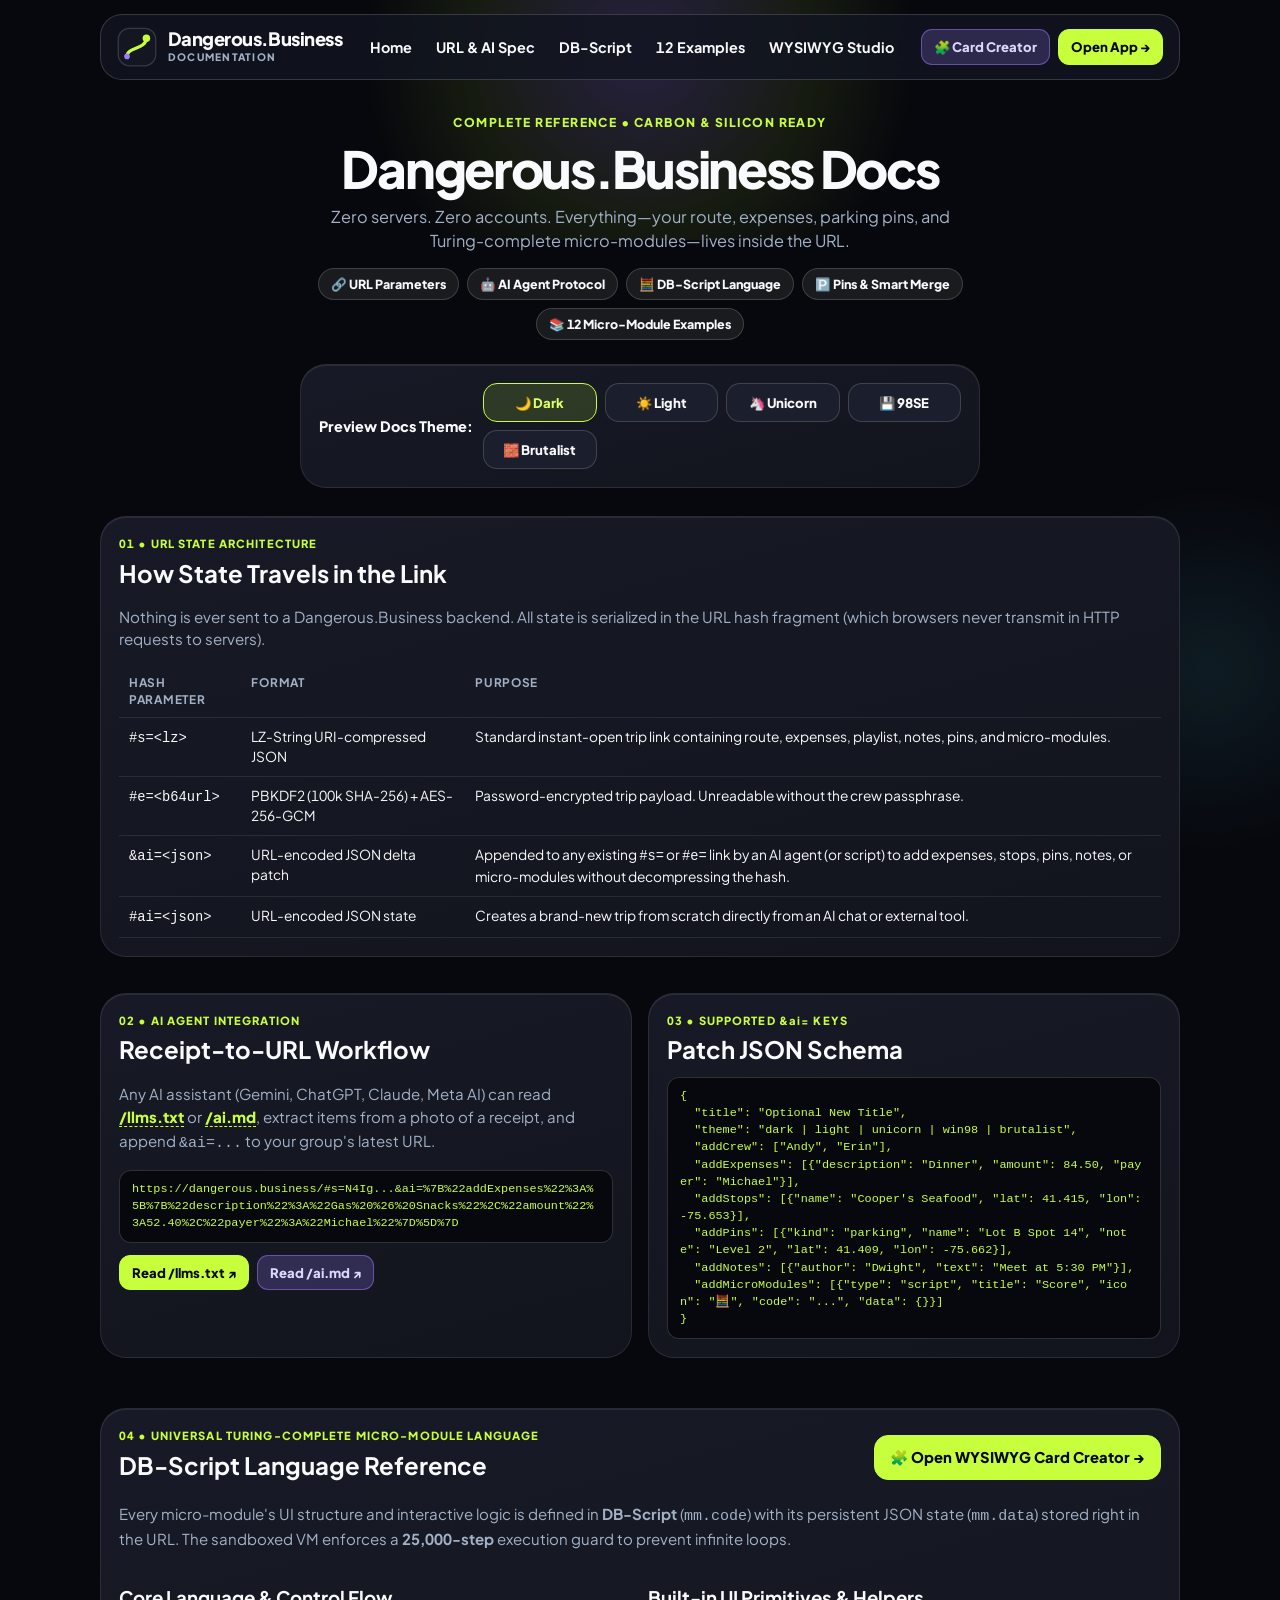
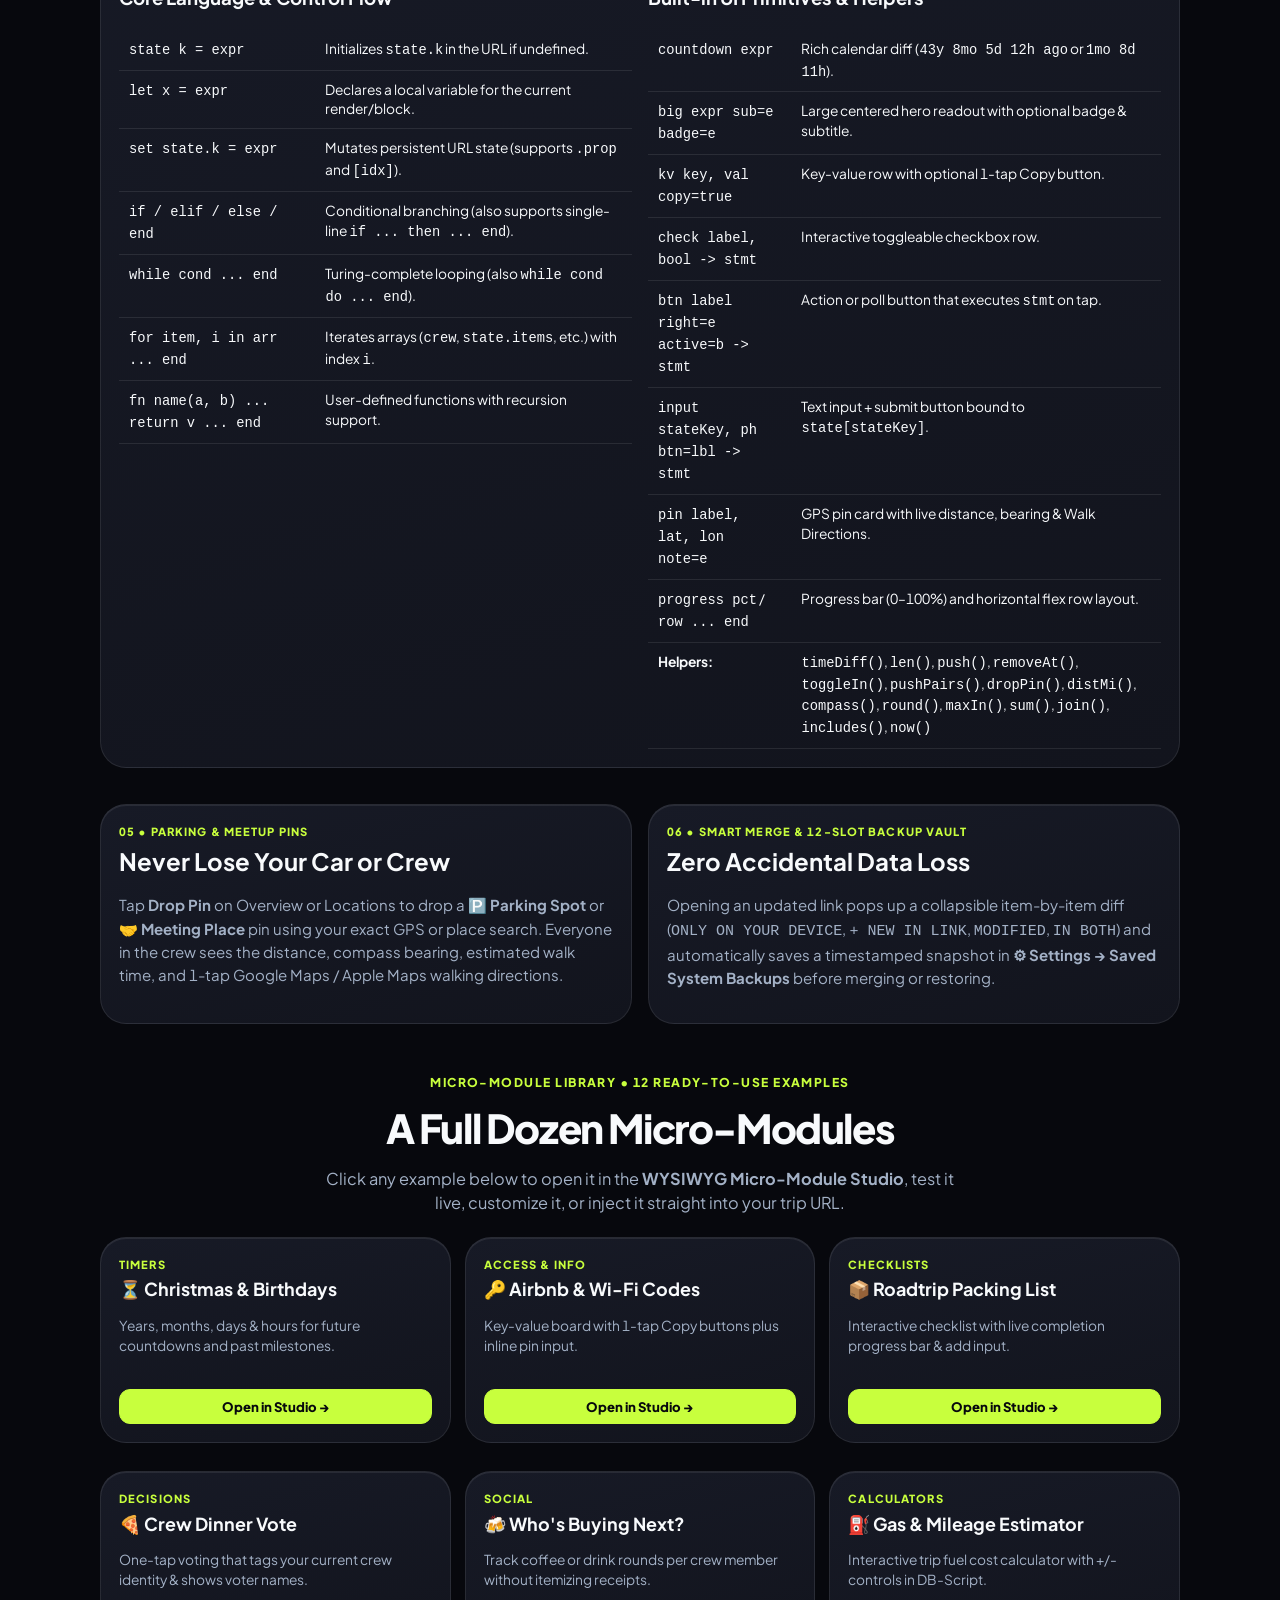
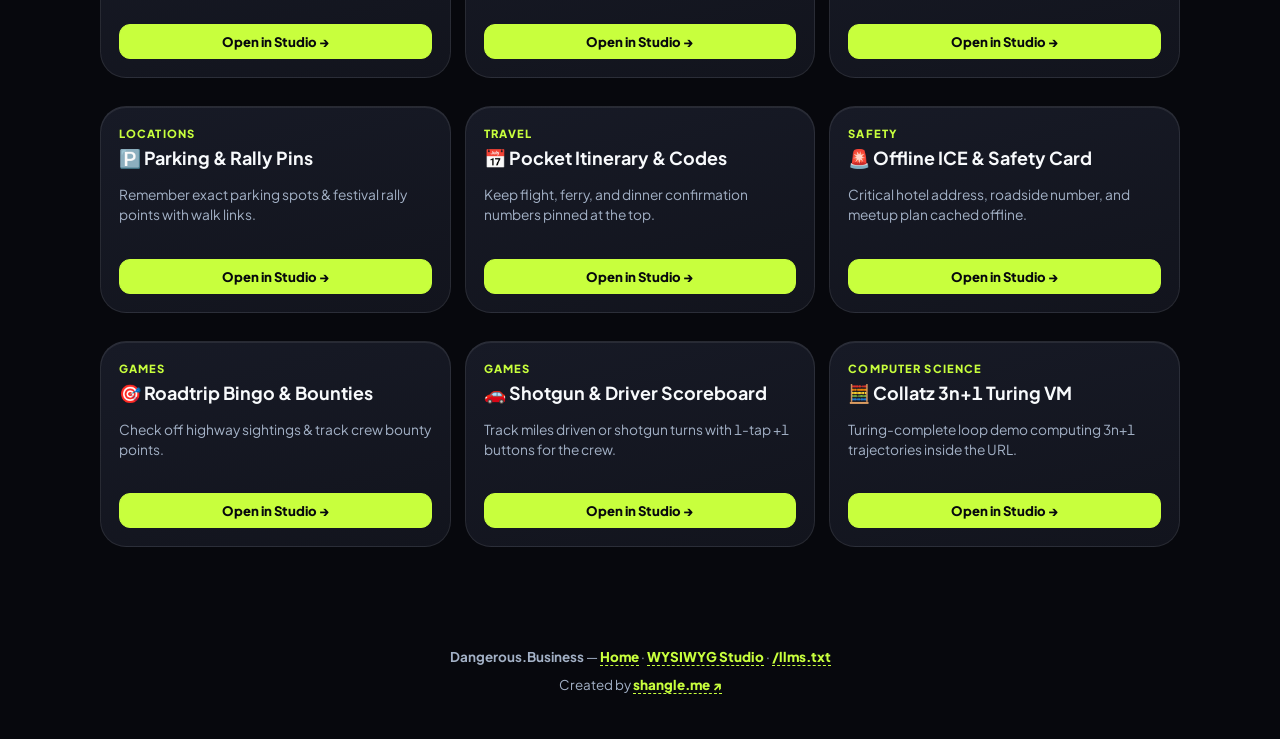
==== commit ab73a4ef: "Fresh-eyes audit: harden DB-Script sandbox, fix Studio inject flow, map auto-fit, merge diffs, Win98" ====
--- a/docs.html
+++ b/docs.html
@@ -8,7 +8,7 @@
   <link rel="icon" type="image/png" href="./icons/icon-192.png">
   <link rel="preconnect" href="https://fonts.googleapis.com">
   <link href="https://fonts.googleapis.com/css2?family=Plus+Jakarta+Sans:wght@400;500;600;700;800&display=swap" rel="stylesheet">
-  <link rel="stylesheet" href="./styles.css?v=12">
+  <link rel="stylesheet" href="./styles.css?v=13">
   <style>
     .docs-grid-2 { display: grid; grid-template-columns: repeat(2, 1fr); gap: 16px; }
     .docs-grid-3 { display: grid; grid-template-columns: repeat(3, 1fr); gap: 14px; }
@@ -55,6 +55,7 @@
       </div>
     </header>
 
+    <main>
     <section class="landing-section" style="padding-top:34px;">
       <div class="section-header" style="margin-bottom:24px;">
         <div class="section-eyebrow">COMPLETE REFERENCE • CARBON &amp; SILICON READY</div>
@@ -175,7 +176,7 @@
                   <tr><td><code>set state.k = expr</code></td><td>Mutates persistent URL state (supports <code>.prop</code> and <code>[idx]</code>).</td></tr>
                   <tr><td><code>if / elif / else / end</code></td><td>Conditional branching (also supports single-line <code>if ... then ... end</code>).</td></tr>
                   <tr><td><code>while cond ... end</code></td><td>Turing-complete looping (also <code>while cond do ... end</code>).</td></tr>
-                  <tr><td><code>for item, i in arr ... end</code></td><td>Iterates arrays (`crew`, `state.items`, etc.) with index `i`.</td></tr>
+                  <tr><td><code>for item, i in arr ... end</code></td><td>Iterates arrays (<code>crew</code>, <code>state.items</code>, etc.) with index <code>i</code>.</td></tr>
                   <tr><td><code>fn name(a, b) ... return v ... end</code></td><td>User-defined functions with recursion support.</td></tr>
                 </tbody>
               </table>
@@ -231,6 +232,7 @@
         <div class="docs-grid-3" id="docs-examples-grid"></div>
       </section>
     </section>
+    </main>
 
     <footer class="landing-footer">
       <div><strong>Dangerous.Business</strong> — <a href="./" class="creator-link">Home</a> · <a href="./studio.html" class="creator-link">WYSIWYG Studio</a> · <a href="./llms.txt" target="_blank" class="creator-link">/llms.txt</a></div>
@@ -238,7 +240,7 @@
     </footer>
   </div>
 
-  <script src="./db-script.js?v=12"></script>
+  <script src="./db-script.js?v=13"></script>
   <script>
     (() => {
       const savedTheme = localStorage.getItem('db_theme') || 'dark';
--- a/styles.css
+++ b/styles.css
@@ -48,6 +48,16 @@
   overflow-x: hidden;
 }
 
+button:focus-visible,
+a:focus-visible,
+input:focus-visible,
+select:focus-visible,
+textarea:focus-visible,
+summary:focus-visible {
+  outline: 2px solid var(--accent-ink);
+  outline-offset: 2px;
+}
+
 .ambient-glow {
   position: fixed;
   top: -140px;
@@ -887,10 +897,12 @@
   box-shadow: 0 4px 14px rgba(0, 0, 0, 0.35), inset 0 1px 2px rgba(255, 255, 255, 0.45);
 }
 
-.avatar-tim { background: linear-gradient(135deg, #C8FF3D, #4ADE80); color: #07080D; }
-.avatar-chris { background: linear-gradient(135deg, #56CCF2, #6366F1); color: #07080D; }
-.avatar-jessica { background: linear-gradient(135deg, #FB7185, #FBBF24); color: #07080D; }
-.avatar-nancy { background: linear-gradient(135deg, #B9A6FF, #EC4899); color: #07080D; }
+.avatar-0 { background: linear-gradient(135deg, #C8FF3D, #4ADE80); color: #07080D; }
+.avatar-1 { background: linear-gradient(135deg, #56CCF2, #6366F1); color: #07080D; }
+.avatar-2 { background: linear-gradient(135deg, #FB7185, #FBBF24); color: #07080D; }
+.avatar-3 { background: linear-gradient(135deg, #B9A6FF, #EC4899); color: #07080D; }
+.avatar-4 { background: linear-gradient(135deg, #34D399, #06B6D4); color: #07080D; }
+.avatar-5 { background: linear-gradient(135deg, #F59E0B, #EF4444); color: #FFFFFF; }
 
 .who-kicker {
   font-size: 0.76rem;
@@ -2169,6 +2181,10 @@
 
 /* URL Micro-Modules & DB-Script Widgets */
 .mm-check-row {
+  width: 100%;
+  text-align: left;
+  font-family: inherit;
+  font-size: 0.94rem;
   display: flex;
   align-items: center;
   gap: 10px;
@@ -2496,6 +2512,12 @@
 html[data-theme="win98"] .landing-lead,
 html[data-theme="win98"] .section-title,
 html[data-theme="win98"] .section-sub,
+html[data-theme="win98"] .section-header h1,
+html[data-theme="win98"] .section-header h2,
+html[data-theme="win98"] .section-header p,
+html[data-theme="win98"] .trust-item strong,
+html[data-theme="win98"] .trust-item span,
+html[data-theme="win98"] #landing-theme-picker > .muted,
 html[data-theme="win98"] .landing-footer,
 html[data-theme="win98"] .who-name,
 html[data-theme="win98"] .who-kicker,
@@ -2519,6 +2541,7 @@
 html[data-theme="win98"] .step-card,
 html[data-theme="win98"] .mod-card,
 html[data-theme="win98"] .uc-card,
+html[data-theme="win98"] .landing-bottom-cta,
 html[data-theme="win98"] .sheet,
 html[data-theme="win98"] .wizard-card,
 html[data-theme="win98"] .share-update-bar,
@@ -2537,6 +2560,11 @@
   box-shadow: inset -1px -1px 0 #808080, inset 1px 1px 0 #DFDFDF !important;
 }
 
+html[data-theme="win98"] .landing-bottom-cta h2,
+html[data-theme="win98"] .landing-bottom-cta p {
+  color: #000000 !important;
+}
+
 html[data-theme="win98"] .card-head,
 html[data-theme="win98"] .hero-top {
   background: linear-gradient(90deg, #000080, #1084D0);
@@ -2547,7 +2575,7 @@
 
 html[data-theme="win98"] .card-head .link-btn,
 html[data-theme="win98"] .card-title,
-html[data-theme="win98"] .dest-eyebrow {
+html[data-theme="win98"] .hero-top .dest-eyebrow {
   color: #FFFFFF !important;
 }
 
